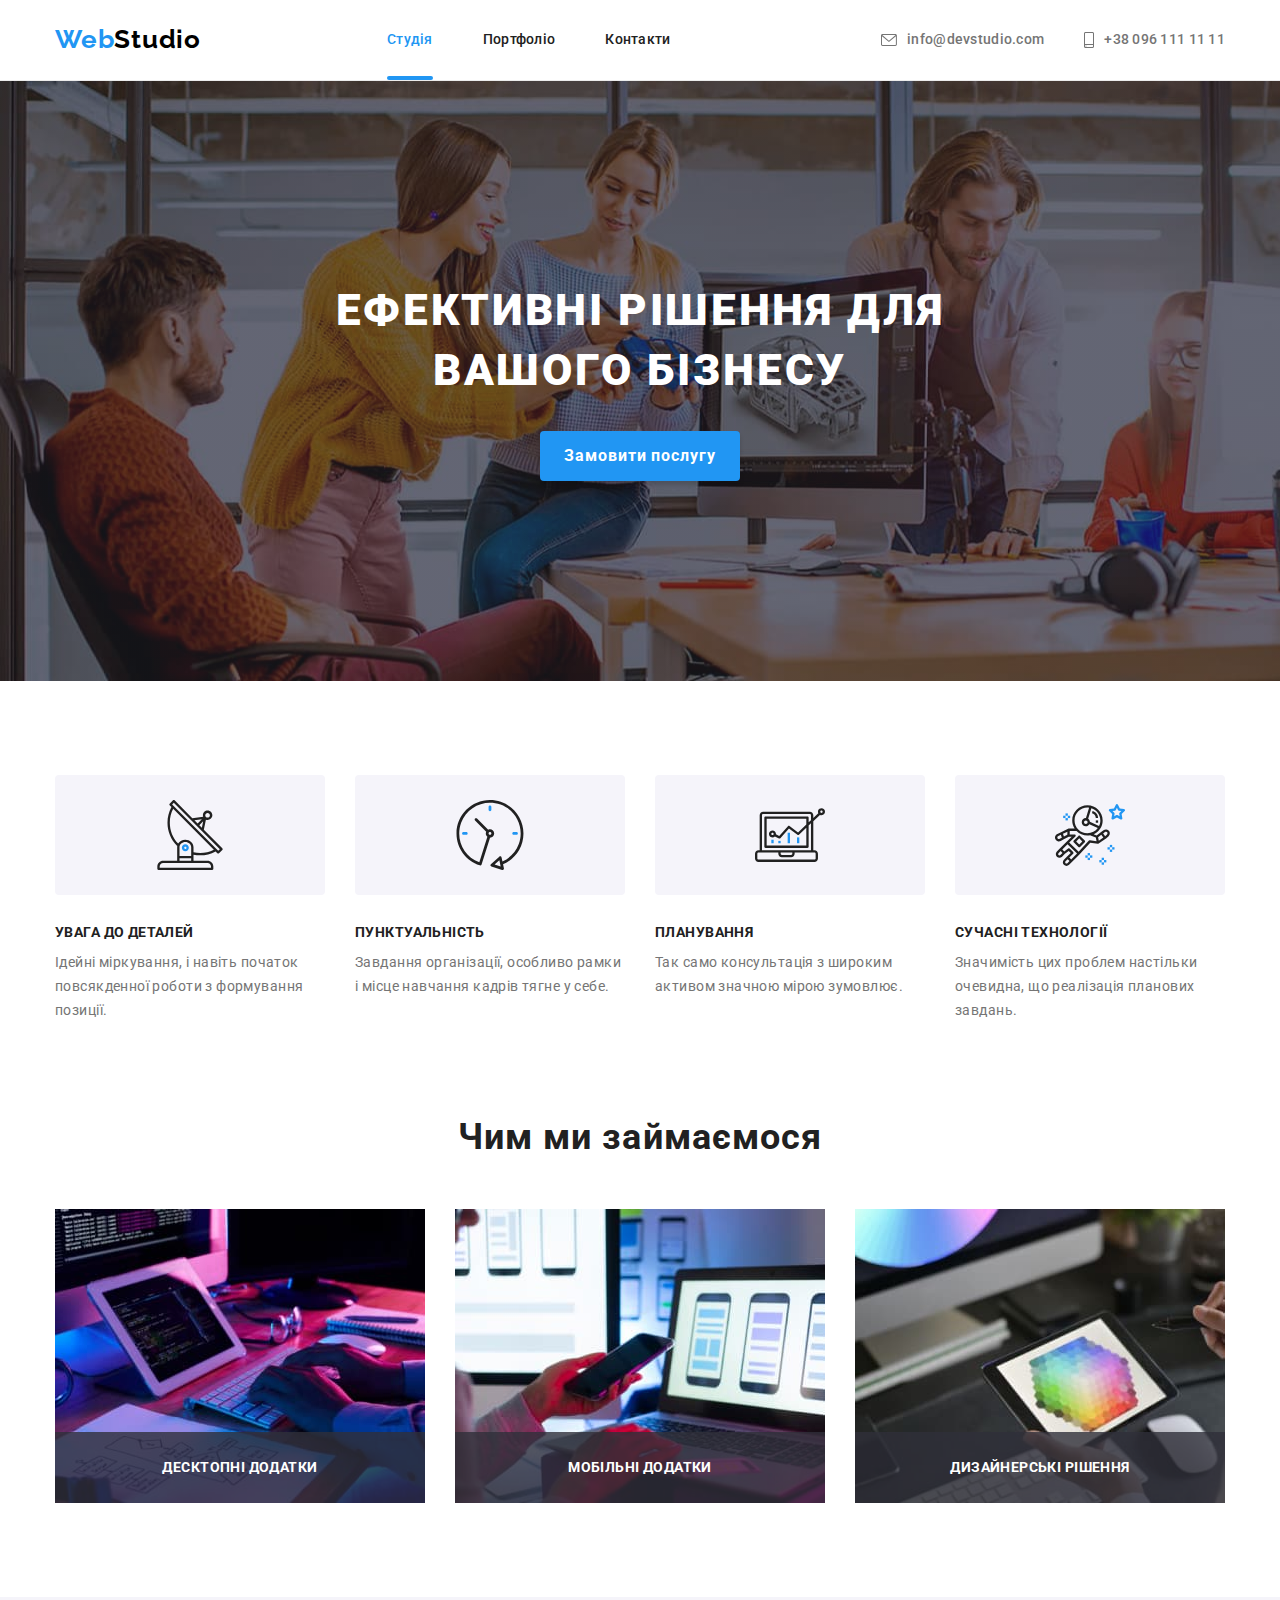
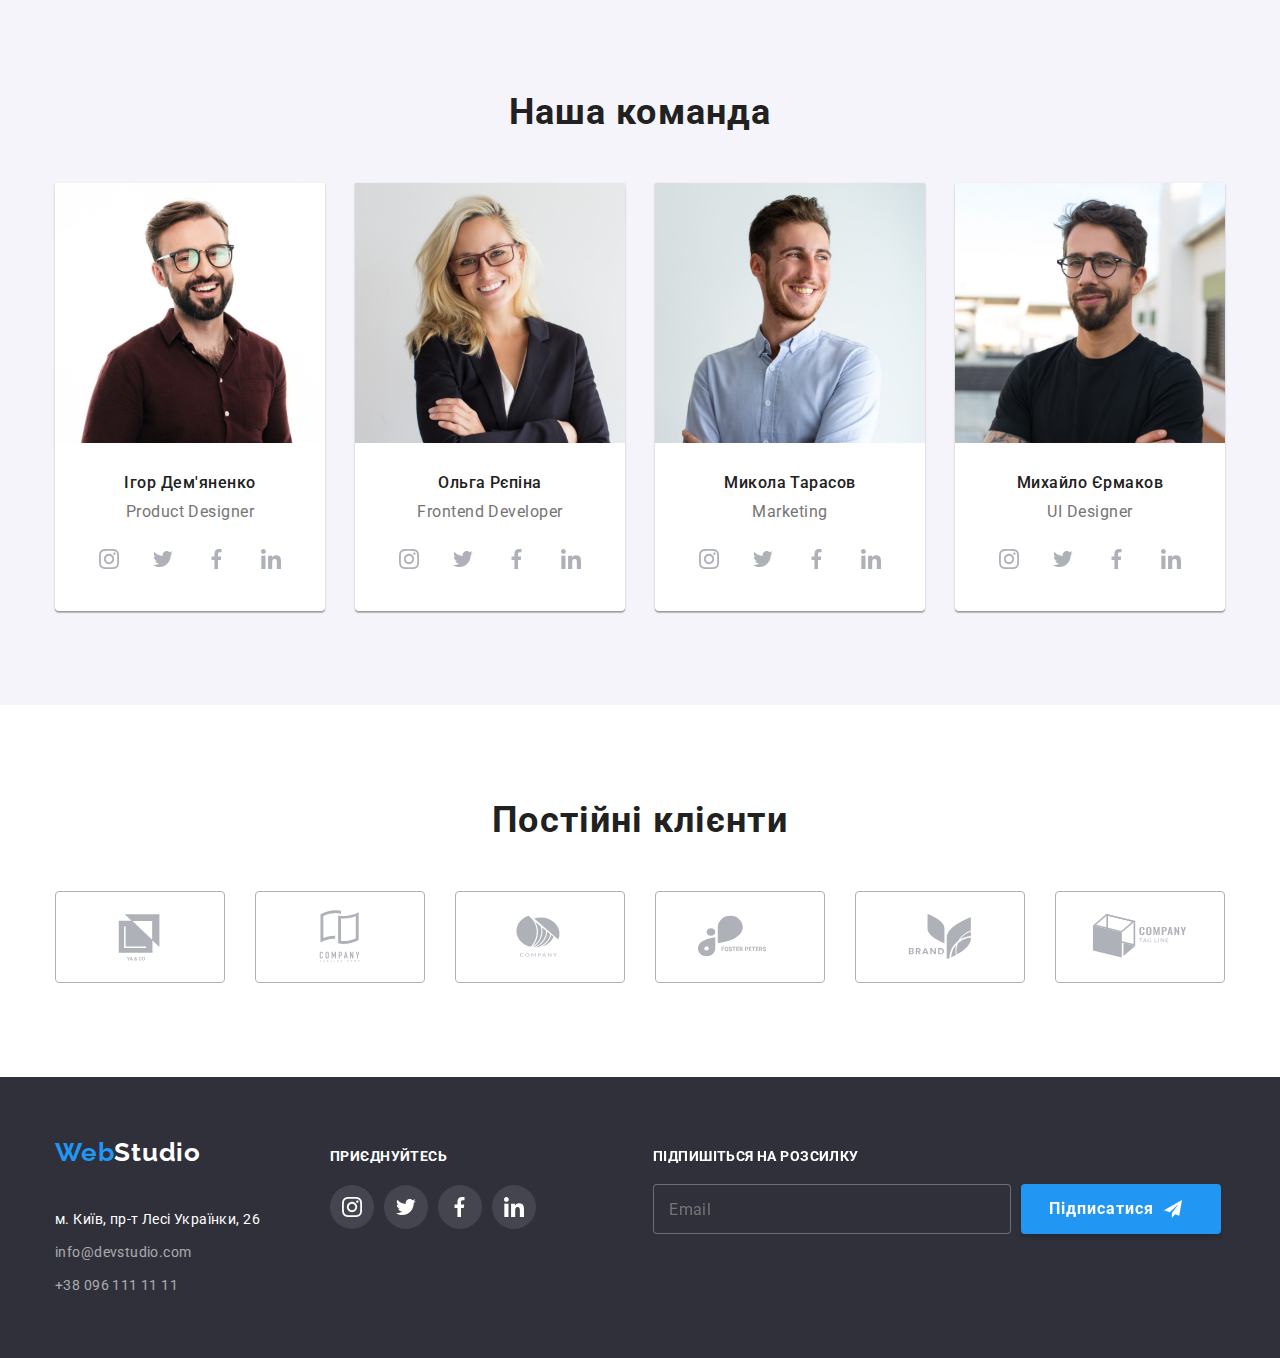
==== index.html @ f83f31d3 "refactoring of nav" ====
<!DOCTYPE html>
<html lang="uk">
  <head>
    <meta charset="UTF-8" />
    <meta http-equiv="X-UA-Compatible" content="IE=edge" />
    <meta name="viewport" content="width=device-width, initial-scale=1.0" />
    <title>WebStudio</title>
    <link rel="preconnect" href="https://fonts.googleapis.com">
    <link rel="preconnect" href="https://fonts.gstatic.com" crossorigin>
    <link href="https://fonts.googleapis.com/css2?family=Raleway:wght@700&family=Roboto:wght@400;500;700;900&display=swap" rel="stylesheet">

    <link rel="stylesheet" href="https://cdnjs.cloudflare.com/ajax/libs/modern-normalize/1.1.0/modern-normalize.min.css">
    <link rel="stylesheet" href="./css/styles.css">
  </head>
  <body>
    <header class="header">
      <div class="main-nav container">
        <!--лого-->
        <a class="logo link" href="#" lang="en">Web<span class="logo logo-word">Studio</span></a>

        <!--навігація-->
        <nav class="nav">
          <ul class="nav-list list">
            <li class="nav-list__item"><a class="nav-list__link link nav-list__link--current" href="#">Студія</a></li>
            <li class="nav-list__item"><a class="nav-list__link link" href="./portfolio.html">Портфоліо</a></li>
            <li class="nav-list__item"><a class="nav-list__link link" href="#">Контакти</a></li>
          </ul>
        </nav>

        <ul class="contacts list">
          <li class="contacts__email">
            <a class="contacts__link link" href="mailto:info@devstudio.com">
              <svg class="contacts__icon" width="16" height="12">
                <use href="./images/icons.svg#icon-envelope"></use>
              </svg>
              info@devstudio.com
            </a>
          </li>
          <li class="contacts__phone">
            <a class="contacts__link link" href="tel:+380961111111">
              <svg class="contacts__icon" width="10" height="16">
                <use href="./images/icons.svg#icon-smartphone"></use>
              </svg>
              +38 096 111 11 11
            </a>
          </li>
        </ul>
    </div>
    </header>
    <main class="main">

      <!--Hero-->
      <section class="hero section">
        <div class="container">
          <h1 class="hero__title">Ефективні рішення для вашого бізнесу</h1>
          <button class="hero__button button" data-modal-open type="button">Замовити послугу</button>
          
          <div class="modal-backdrop is-hidden" data-modal>
            <div class="modal">
              <button class="modal--close button" data-modal-close>
                <svg class="modal__icon" width="30" height="30">
                  <use href="./images/icons.svg#icon-close"></use>
                </svg>
              </button>
              <h1 class="modal__header">Залиште свої дані, ми вам передзвонимо</h1>
              <form class="form">
                <div class="form__field">
                  <label class="modal-input-form" for="form-name">Ім'я</label>
                    <input class="form-input" id="form-name" type="text" name="service-form-input-name">
                    <span class="form-input-icon">
                      <svg width="18" height="18">
                        <use href="./images/icons.svg#icon-person" ></use>
                      </svg>
                    </span>
                </div>

                <div class="form-field">
                  <label class="modal-input-form" for="form-tel">Телефон</label>
                    <input class="form-input" id="form-tel" type="tel" name="service-form-input-tel">
                    <span class="form-input-icon">
                      <svg width="18" height="18">
                        <use href="./images/icons.svg#icon-phone" ></use>
                      </svg>
                    </span>
                </div>

                <div class="form-field">
                  <label class="modal-input-form" for="form-email">Пошта</label>
                    <input class="form-input" id="form-email" type="email" name="service-form-input-email">
                    <span class="form-input-icon">
                      <svg width="18" height="18">
                        <use href="./images/icons.svg#icon-email"></use>
                      </svg>
                    </span>
                </div>

                <div class="form-field">
                  <label class="modal-input-form" for="form-comment">Коментар</label>
                    <textarea id="form-comment" name="service-form-input-comment" rows="6" placeholder="Введіть текст"></textarea>
                </div>

                <div class="form-agreement">
                  <label for="form-agreement">
                    <input class="form-agreement-checkbox" id="form-agreement" type="checkbox" name="agreement">
                    <span class="form-agreement-icon"></span>
                    Погоджуюся з розсилкою та приймаю 
                    <a class="form-agreement-link" href="#">Умови договору</a>
                  </label>
                </div>


                <button class="modal-submit-button button" type="submit">
                  Відправити
                </button>
              </form>

            </div>
          </div>
        </div>
      </section>

      <!--секція Характеристики студії-->
      <section class="studio-features-section section">
        <div class="container">
          <h2 class="visually-hidden">Характеристики студії</h2>
          <ul class="features-list list">
          <li class="features-list-item">
            <div class="features-icon-container">
              <svg class="features-icon" width="70" height="70">
                <use href="./images/icons.svg#icon-antenna"></use>
              </svg>
            </div>
            <h3 class="features-item-title">УВАГА ДО ДЕТАЛЕЙ</h3>
            <p class="features-item-desc">
              Ідейні міркування, і навіть початок повсякденної роботи з
              формування позиції.
            </p>
          </li>
          <li class="features-list-item">
            <div class="features-icon-container">
              <svg class="features-icon" width="70" height="70">
                <use href="./images/icons.svg#icon-clock"></use>
              </svg>
            </div>
            <h3 class="features-item-title">ПУНКТУАЛЬНІСТЬ</h3>
            <p class="features-item-desc">
              Завдання організації, особливо рамки і місце навчання кадрів тягне
              у себе.
            </p>
          </li>
          <li class="features-list-item">
            <div class="features-icon-container">
              <svg class="features-icon" width="70" height="70">
                <use href="./images/icons.svg#icon-laptop"></use>
              </svg>
            </div>
            <h3 class="features-item-title">ПЛАНУВАННЯ</h3>
            <p class="features-item-desc">
              Так само консультація з широким активом значною мірою зумовлює.
            </p>
          </li>
          <li class="features-list-item">
            <div class="features-icon-container">
              <svg class="features-icon" width="70" height="70">
                <use href="./images/icons.svg#icon-astronaut"></use>
              </svg>
            </div>
            <h3 class="features-item-title">СУЧАСНІ ТЕХНОЛОГІЇ</h3>
            <p class="features-item-desc">
              Значимість цих проблем настільки очевидна, що реалізація планових
              завдань.
            </p>
          </li>
          </ul>
        </div>
      </section>

      <!-- секція Чим ми займаємося з картинками-->
      <section class="studio-work-section section">
        <div class="container">
        <h2 class="section-title">Чим ми займаємося</h2>
        <ul class="work-list list">
          <li class="work-list-item">
            <img
              src="./images/work1.jpg"
              alt="людина друкую"
              width="370"
              height="294"
            />
            <div class="work-item-text">
              <p class="work-text">Десктопні додатки</p>
            </div>
          </li>
          <li class="work-list-item">
            <img
              src="./images/work2.jpg"
              alt="людина дзвонить"
              width="370"
              height="294"
            />
            <div class="work-item-text">
              <p class="work-text">Мобільні додатки</p>
            </div>
          </li>
          <li class="work-list-item">
            <img
              src="./images/work3.jpg"
              alt="людина з планшетом"
              width="370"
              height="294"
            />
            <div class="work-item-text">
              <p class="work-text">Дизайнерські рішення</p>
            </div>
          </li>
        </ul>
        </div>
      </section>

      <!--секція Наша команда з фото-->
      <section class="team-section section">
        <div class="container">
        <h2 class="section-title">Наша команда</h2>
        <ul class="team-list-img list">
          <li class="team-list-item">
            <img
              src="./images/igor.jpg"
              alt="Ігор Дем'яненко"
              width="270"
            />
            <div class="team-card">
              <h3 class="team-item-title">Ігор Дем'яненко</h3>
              <p class="team-item-desc" lang="en">Product Designer</p>
              <ul class="social-list list">
                <li class="social-list-item">
                  <a href="#" class="social-list-link link">
                    <svg class="social-list-icon" width="20" height="20">
                      <use href="./images/icons.svg#icon-instagram"></use>
                    </svg>
                  </a>
                </li>
                <li class="social-list-item">
                  <a href="#" class="social-list-link link">
                    <svg class="social-list-icon" width="20" height="20">
                      <use href="./images/icons.svg#icon-twitter"></use>
                    </svg>
                  </a>
                </li>
                <li class="social-list-item">
                  <a href="#" class="social-list-link link">
                    <svg class="social-list-icon" width="20" height="20">
                      <use href="./images/icons.svg#icon-facebook"></use>
                    </svg>
                  </a>
                </li>
                <li class="social-list-item">
                  <a href="#" class="social-list-link link">
                    <svg class="social-list-icon" width="20" height="20">
                      <use href="./images/icons.svg#icon-linkedin"></use>
                    </svg>
                  </a>
                </li>
              </ul>
            </div>
          </li>
          <li class="team-list-item">
            <img
              src="./images/olga.jpg"
              alt="Ольга Рєпіна"
              width="270"
            />
            <div class="team-card">
              <h3 class="team-item-title">Ольга Рєпіна</h3>
              <p class="team-item-desc" lang="en">Frontend Developer</p>
              <ul class="social-list list">
                <li class="social-list-item">
                  <a href="#" class="social-list-link link">
                    <svg class="social-list-icon" width="20" height="20">
                      <use href="./images/icons.svg#icon-instagram"></use>
                    </svg>
                  </a>
                </li>
                <li class="social-list-item">
                  <a href="#" class="social-list-link link">
                    <svg class="social-list-icon" width="20" height="20">
                      <use href="./images/icons.svg#icon-twitter"></use>
                    </svg>
                  </a>
                </li>
                <li class="social-list-item">
                  <a href="#" class="social-list-link link">
                    <svg class="social-list-icon" width="20" height="20">
                      <use href="./images/icons.svg#icon-facebook"></use>
                    </svg>
                  </a>
                </li>
                <li class="social-list-item">
                  <a href="#" class="social-list-link link">
                    <svg class="social-list-icon" width="20" height="20">
                      <use href="./images/icons.svg#icon-linkedin"></use>
                    </svg>
                  </a>
                </li>
              </ul>
            </div>
          </li>
          <li class="team-list-item">
            <img
              src="./images/mykola.jpg"
              alt="Микола Тарасов"
              width="270"
            />
            <div class="team-card">
              <h3 class="team-item-title">Микола Тарасов</h3>
              <p class="team-item-desc" lang="en">Marketing</p>
              <ul class="social-list list">
                <li class="social-list-item">
                  <a href="#" class="social-list-link link">
                    <svg class="social-list-icon" width="20" height="20">
                      <use href="./images/icons.svg#icon-instagram"></use>
                    </svg>
                  </a>
                </li>
                <li class="social-list-item">
                  <a href="#" class="social-list-link link">
                    <svg class="social-list-icon" width="20" height="20">
                      <use href="./images/icons.svg#icon-twitter"></use>
                    </svg>
                  </a>
                </li>
                <li class="social-list-item">
                  <a href="#" class="social-list-link link">
                    <svg class="social-list-icon" width="20" height="20">
                      <use href="./images/icons.svg#icon-facebook"></use>
                    </svg>
                  </a>
                </li>
                <li class="social-list-item">
                  <a href="#" class="social-list-link link">
                    <svg class="social-list-icon" width="20" height="20">
                      <use href="./images/icons.svg#icon-linkedin"></use>
                    </svg>
                  </a>
                </li>
              </ul>
            </div>
          </li>
          <li class="team-list-item">
            <img
              src="./images/michael.jpg"
              alt="Михайло Єрмаков"
              width="270"
            />
            <div class="team-card">
              <h3 class="team-item-title">Михайло Єрмаков</h3>
              <p class="team-item-desc" lang="en">UI Designer</p>
              <ul class="social-list list">
                <li class="social-list-item">
                  <a href="#" class="social-list-link link">
                    <svg class="social-list-icon" width="20" height="20">
                      <use href="./images/icons.svg#icon-instagram"></use>
                    </svg>
                  </a>
                </li>
                <li class="social-list-item">
                  <a href="#" class="social-list-link link">
                    <svg class="social-list-icon" width="20" height="20">
                      <use href="./images/icons.svg#icon-twitter"></use>
                    </svg>
                  </a>
                </li>
                <li class="social-list-item">
                  <a href="#" class="social-list-link link">
                    <svg class="social-list-icon" width="20" height="20">
                      <use href="./images/icons.svg#icon-facebook"></use>
                    </svg>
                  </a>
                </li>
                <li class="social-list-item">
                  <a href="#" class="social-list-link link">
                    <svg class="social-list-icon" width="20" height="20">
                      <use href="./images/icons.svg#icon-linkedin"></use>
                    </svg>
                  </a>
                </li>
              </ul>
            </div>
          </li>
        </ul>
        </div>
      </section>

      <!-- секція Постійні клієнти -->
      <section class="clients-section section">
        <div class="container">
          <h2 class="section-title" lang="uk">Постійні клієнти</h2>
          <ul class="clients-list list">
            <li class="clients-list-item">
              <a href="#" class="clients-link">
                <svg class="clients-icon" width="106" height="60">
                  <use href="./images/icons.svg#icon-yaco"></use>
                </svg>
              </a>
            </li>
            <li class="clients-list-item">
              <a href="#" class="clients-link">
                <svg class="clients-icon" width="106" height="60">
                  <use href="./images/icons.svg#icon-tagline"></use>
                </svg>
              </a>
            </li>
            <li class="clients-list-item">
              <a href="#" class="clients-link">
                <svg class="clients-icon" width="106" height="60">
                  <use href="./images/icons.svg#icon-company"></use>
                </svg>
              </a>
            </li>
            <li class="clients-list-item">
              <a href="#" class="clients-link">
                <svg class="clients-icon" width="106" height="60">
                  <use href="./images/icons.svg#icon-fosterpeters"></use>
                </svg>
              </a>
            </li>
            <li class="clients-list-item">
              <a href="#" class="clients-link">
                <svg class="clients-icon" width="106" height="60">
                  <use href="./images/icons.svg#icon-brand"></use>
                </svg>
              </a>
            </li>
            <li class="clients-list-item">
              <a href="#" class="clients-link">
                <svg class="clients-icon" width="106" height="60">
                  <use href="./images/icons.svg#icon-companytagline"></use>
                </svg>
              </a>
            </li>
        </ul>
        </div>
      </section>
    </main>
    <footer class="footer">
      <div class="footer-container container">
        <div class="footer-contacts-container">
          <a class="logo link" href="#" lang="en">Web<span class="logo logo-word--reverse">Studio</span></a>
          <address class="footer-contacts">
          м. Київ, пр-т Лесі Українки, 26
          <ul class="footer-contacts-list list">
            <li class="contacts-list-item"><a class="footer-email-link link" href="mailto:info@devstudio.com">info@devstudio.com</a></li>
            <li class="contacts-list-item"><a class="footer-phone-link link" href="tel:+380961111111">+38 096 111 11 11</a>
            </li>
          </ul>
        </address>
        </div>

      <div class="footer-socials-container">
        <p class="footer-socials-text">приєднуйтесь</p>
        <ul class="footer-socials-list list">
          <li class="footer-socials-item">
            <a href="#" class="footer-socials-link link">
              <svg class="footer-socials-icon" width="20" height="20">
                <use href="./images/icons.svg#icon-instagram"></use>
              </svg>
            </a>
          </li>
          <li class="footer-socials-item">
            <a href="#" class="footer-socials-link link">
              <svg class="footer-socials-icon" width="20" height="20">
                <use href="./images/icons.svg#icon-twitter"></use>
              </svg>
            </a>
          </li>
          <li class="footer-socials-item">
            <a href="#" class="footer-socials-link link">
              <svg class="footer-socials-icon" width="20" height="20">
                <use href="./images/icons.svg#icon-facebook"></use>
              </svg>
            </a>
          </li>
          <li class="footer-socials-item">
            <a href="#" class="footer-socials-link link">
              <svg class="footer-socials-icon" width="20" height="20">
                <use href="./images/icons.svg#icon-linkedin"></use>
              </svg>
            </a>
          </li>
        </ul>
      </div>

      <div class="footer-subscription-container">
        <p class="footer-subscription-text">Підпишіться на розсилку</p>
        <form class="footer-subscription-form">
          <input class="subscription-input" id="footer-subscription-form" type="email" placeholder="Email" name="footer-subscription-form">
          <button class="footer-subscription-button button">Підписатися
            <svg class="footer-subscription-icon" width="24" height="24">
              <use href="./images/icons.svg#icon-send"></use>
            </svg>
          </button>
        </form>
      </div>

    </div>
    </footer>
    <script src="./js/modal.js"></script>
  </body>
</html>
---- css/styles.css ----
:root {
    --primary-font-family: 'Roboto', sans-serif;
    --secondary-font-family: 'Raleway', sans-serif;

    --primary-text-color-theme-dark: #FFFFFF;
    --secondary-text-color-theme-dark: rgba(255, 255, 255, 0.6);
    --primary-text-color-theme-light: #212121;
    --secondary-text-color-theme-light: #757575;

    --dark-background-section-color: #2F303A;
    --light-background-section-color: #F5F4FA;
    --white-background-section-color: #FFFFFF;
    --accent-color: #2196F3;

    --secondary-logo-color-header: #000000;
    --secondary-logo-color-footer: #FFFFFF;

    --button-background-color: #F5F4FA;
    --button-text-color: #212121;
    --button-text-hover-color: #FFFFFF;
    --blue-button-hover-color: #188CE8;

    --main-border-color: #ECECEC;
    --card-border-color: #EEEEEE;

    --icons-fill-light-background: #AFB1B8;
    --icons-light-background:  #F5F4FA;
    --icons-dark-background: rgba(255, 255, 255, 0.1);
    --icons-fill-dark-background: #FFFFFF;

    --transition-animation: 250ms cubic-bezier(0.4, 0, 0.2, 1);
    --hover-overlay: rgba(33, 150, 243, 0.9);
}

body {
    font-family: var(--primary-font-family);
    color: var(--primary-text-color-theme-light);
    background-color: #FFFFFF;
}

/* ------------------- utilities ----------------*/
.list {
    list-style: none;
}

.link {
    text-decoration: none;
}

ul {
    padding-inline-start: 0px;
    margin-top: 0px;
    margin-bottom: 0px;
}

.button {
    border-width: 0px;

    cursor: pointer;
}

h1, h2, h3, p {
    margin: 0px;
}

img {
    display: block;
    max-width: 100%;
    height: auto;
}

address {
    font-style: normal;
}

.container {
    width: 1200px;
    padding-right: 15px;
    padding-left: 15px;
    margin-right: auto;
    margin-left: auto;
}
/* ------------------- utilities ----------------*/



/* ======================================Studio========================================== */
/* ================ start components ================ */
.visually-hidden {
    position: absolute;
    white-space: nowrap;
    width: 1px;
    height: 1px;
    overflow: hidden;
    border: 0;
    padding: 0;
    clip: rect(0 0 0 0);
    clip-path: inset(50%);
    margin: -1px;
}

/* logo */
.logo {
    display: inline-block;

    font-family: var(--secondary-font-family);
    font-weight: 700;
    font-size: 26px;
    line-height: 1.2;
    letter-spacing: 0.03em;
    color: var(--accent-color);
}

.logo-word {
    color: var(--secondary-logo-color-header);
}

.logo-word--reverse {
    color: var(--secondary-logo-color-footer);
}

header .logo {
    margin-right: 93px;
}

/* header */
.contacts__link {
    display: flex;
    align-items: center;
    font-weight: 500;
    font-size: 14px;
    line-height: 1.14;
    letter-spacing: 0.02em;
    color: var(--secondary-text-color-theme-light);

    transition: color var(--transition-animation);
}

.contacts__link:hover,
.contacts__link:focus {
    color: var(--accent-color);
}




/* features section */
.features-item-title {
    margin-bottom: 10px;

    font-weight: 700;
    font-size: 14px;
    line-height: 1.14;
    letter-spacing: 0.03em;
    text-transform: uppercase;
    color: var(--primary-text-color-theme-light);
}

.features-item-desc {
    font-size: 14px;
    line-height: 1.71;
    letter-spacing: 0.03em;
    color: var(--secondary-text-color-theme-light);
}





/* team section */
.team-list-item {
    background-color: #FFFFFF;
    box-shadow: 0px 1px 3px rgba(0, 0, 0, 0.12), 0px 1px 1px rgba(0, 0, 0, 0.14), 0px 2px 1px rgba(0, 0, 0, 0.2);
    border-radius: 0px 0px 4px 4px;
}

.team-list-item:not(:last-child) {
    margin-right: 30px;
}

.team-item-title {
    margin-bottom: 10px;

    font-weight: 500;
    font-size: 16px;
    line-height: 1.20;
    text-align: center;
    letter-spacing: 0.03em;
    color: var(--primary-text-color-theme-light);
}

.team-item-desc {
    margin-bottom: 16px;

    font-size: 16px;
    line-height: 1.20;
    text-align: center;
    letter-spacing: 0.03em;
    color: var(--secondary-text-color-theme-light);
}

.social-list {
    display: flex;
    justify-content: center;
}

.social-list-item:not(:last-child) {
    margin-right: 10px;
}

.social-list-link {
    display: flex;
    align-items: center;
    justify-content: center;
    width: 44px;
    height: 44px;
    border-radius: 50%;

    transition: background-color var(--transition-animation);
}

.social-list-link:hover, 
.social-list-link:focus {
    background-color: var(--accent-color);
}

.social-list-icon {
    fill: var(--icons-fill-light-background);

    transition: fill var(--transition-animation);
}

.social-list-link:hover .social-list-icon,
.social-list-link:focus .social-list-icon {
    fill: #FFFFFF;
}

/* clients section */
.clients-list {
    display: flex;
    justify-content: center;
}

.clients-list-item:not(:last-child) {
    margin-right: 30px;
}

.clients-link {
    display: flex;
    align-items: center;
    justify-content: center;
    width: 170px;
    height: 92px;

    border: 1px solid var(--icons-fill-light-background);
    border-radius: 4px;

    transition: border-color var(--transition-animation);
}

.clients-link:hover,
.clients-link:focus {
    border-color: var(--accent-color);
}

.clients-icon {
    fill: var(--icons-fill-light-background);

    transition: fill var(--transition-animation);
}

.clients-link:hover .clients-icon,
.clients-link:focus .clients-icon {
    fill: var(--accent-color);
}
/* ================ end components ================ */



/* ================= start header ================= */
.nav-list__link {
    display: block;
    padding-top: 32px;
    padding-bottom: 32px;

    font-weight: 500;
    font-size: 14px;
    line-height: 1.14;
    letter-spacing: 0.02em;
    color: var(--primary-text-color-theme-light);

    transition: color var(--transition-animation);
}

.nav-list__link:hover, 
.nav-list__link:focus {
    color: var(--accent-color);
}

.nav-list__link.nav-list__link--current {
    position: relative; 

    color: var(--accent-color);
}

.nav-list__link.nav-list__link--current::after {
    content: '';

    position: absolute;
    left: 0;
    bottom: 0;

    display: block;
    width: 100%;
    height: 4px;
    border-radius: 2px;
    background-color: var(--accent-color);
}

.header {
    border-bottom: 1px solid var(--main-border-color);
}

.main-nav {
    display: flex;
    align-items: center;
}

.nav-list, .contacts {
    display: flex;
}

.contacts {
    margin-left: auto;
}

.nav-list .nav-list__item:not(:last-child) {
    margin-right: 50px;
}

.contacts .contacts__email, .contacts__phone:not(:last-child) {
    margin-right: 40px;
}

.contacts__icon {
    margin-right: 10px;
    fill: currentColor;
}
/* ================= end header ================= */




/* ================ start main ================ */
.section {
    padding: 94px 0;
}

.hero {
    margin: auto;
    padding-top: 200px;
    padding-bottom: 200px;
    text-align: center;

    background-image: linear-gradient(rgba(47, 48, 58, 0.4),rgba(47, 48, 58, 0.4)), url(../images/backgroundimg.jpg);
    max-width: 1600px;
    background-size: cover;
    background-color: #C4C4C4;
}

.hero__title {
    width: 696px;
    margin: 0 auto;
    margin-bottom: 30px;

    font-weight: 900;
    font-size: 44px;
    line-height: 1.36;
    letter-spacing: 0.06em;
    text-transform: uppercase;
    color: var(--primary-text-color-theme-dark);
}

.hero__button {
    padding: 10px 24px;
    margin: 0px;
    min-width: 200px;

    font-family: inherit;
    font-weight: 700;
    font-size: 16px;
    line-height: 1.88;
    text-align: center;
    letter-spacing: 0.06em;
    color: var(--button-text-hover-color);

    background-color: var(--accent-color);
    border-radius: 4px;
    box-shadow: 0px 4px 4px rgba(0, 0, 0, 0.15);

    transition: background-color var(--transition-animation), box-shadow var(--transition-animation);
}

.hero__button:hover,
.hero__button:focus {
    background-color: var(--blue-button-hover-color);
    box-shadow: 0px 4px 4px rgba(0, 0, 0, 0.15);
}

.section-title {
    margin-bottom: 50px;

    font-weight: 700;
    font-size: 36px;
    line-height: 1.17;
    text-align: center;
    letter-spacing: 0.03em;
    color: var(--primary-text-color-theme-light);
}

.modal-backdrop {
    position: fixed;
    top: 0;
    left: 0;
    width: 100%;
    height: 100%;

    background-color: rgba(0, 0, 0, 0.2);
    opacity: 1;

    transition: opacity var(--transition-animation), background-color var(--transition-animation);
}

.modal-backdrop.is-hidden {
    opacity: 0;
    pointer-events: none;
}

.modal {
    position: absolute;
    top: 50%;
    left: 50%;
    transform: translate(-50%, -50%) scale(0.9);

    min-width: 528px;
    padding: 40px;

    background-color: var(--white-background-section-color);
    box-shadow: 0px 1px 3px rgba(0, 0, 0, 0.12), 0px 1px 1px rgba(0, 0, 0, 0.14), 0px 2px 1px rgba(0, 0, 0, 0.2);
    border-radius: 4px;

    transition: transform var(--transition-animation);
}

.modal-backdrop.is-hidden .modal {
    transform: translate(-50%, -50%) scale(1);
}

.modal--close {
    position: absolute;
    top: 0;
    right: 0;

    margin-top: 8px;
    margin-right: 8px;

    background-color: #FFFFFF;

    transition: fill var(--transition-animation);
}

.modal--close:hover,
.modal--close:focus {
    fill: var(--accent-color);
}

.modal__header {
    margin-bottom: 12px;

    font-family: inherit;
    font-weight: 700;
    font-size: 20px;
    line-height: 1.15;
    letter-spacing: 0.03em;
    color: var(--primary-text-color-theme-light);
}

.form__field {
    position: relative;

    display: flex;
    flex-direction: column;
}

.form__field input {
    width: 100%;
    height: 40px;
    margin-bottom: 10px;
    padding: 12px 12px 12px 42px;

    font-family: inherit;
    font-size: 12px;
    line-height: 1.16;
    letter-spacing: 0.01em;

    border: 1px solid rgba(33, 33, 33, 0.2);
    border-radius: 4px;

    transition: border var(--transition-animation);
}

.form__field label {
    margin-bottom: 4px;
    
    text-align: left;
    font-family: inherit;
    font-size: 12px;
    line-height: 1.16;
    letter-spacing: 0.01em;
    color: var(--secondary-text-color-theme-light);
}

.form__field textarea {
    resize: none;
    width: 100%;
    margin-bottom: 20px;
    padding: 12px 16px;

    font-family: inherit;
    font-size: 12px;
    line-height: 1.16;
    letter-spacing: 0.01em;

    border: 1px solid rgba(33, 33, 33, 0.2);
    border-radius: 4px;

    transition: border var(--transition-animation);
}

.form__field textarea::placeholder {
    font-family: inherit;
    font-size: 12px;
    line-height: 1.16;
    letter-spacing: 0.01em;
    color: rgba(117, 117, 117, 0.5);
}

.form-input-icon {
    position: absolute;
    top: 42%;
    left: 22px;

    transform: translate(-50%);

    display: inline-block;
    fill: var(--button-text-color);

    transition: fill var(--transition-animation);
}

.form-field:focus-within > .form-input-icon {
    fill: var(--accent-color);
}

.form-field input:focus,
.form-field textarea:focus  {
    outline: none;
    border: 1px solid var(--accent-color);
}

.form-agreement {
    margin-bottom: 30px;
}

.form-agreement label {
    display: flex;
    align-items: center;
    justify-content: center;

    font-family: inherit;
    font-size: 14px;
    line-height: 1.71;
    letter-spacing: 0.03em;
    color: var(--secondary-text-color-theme-light);
}

.form-agreement-checkbox {
    position: absolute;
    white-space: nowrap;
    width: 1px;
    height: 1px;
    overflow: hidden;
    border: 0;
    padding: 0;
    clip: rect(0 0 0 0);
    clip-path: inset(50%);
    margin: -1px;
}

.form-agreement-icon {
    width: 16px;
    height: 15px;
    margin-right: 8px;

    border: 2px solid var(--button-text-color);
    border-radius: 4px;
}

.form-agreement-checkbox:checked + .form-agreement-icon {
    background-image: url(../images/icon-check.svg);
    background-size: contain;
    background-origin: border-box;
    border-color: var(--accent-color);
}

.form-agreement-checkbox:focus + .form-agreement-icon {
    border: 2px solid var(--accent-color);
}


.form-agreement-link {
    margin-left: 3px;
    color: var(--accent-color);
}

.modal-submit-button {
    width: 200px;
    min-height: 50px;
    margin: auto;

    font-weight: 700;
    font-size: 16px;
    line-height: 1.88;
    letter-spacing: 0.06em;
    color: var(--button-text-hover-color);

    background-color: var(--accent-color);
    box-shadow: 0px 4px 4px rgba(0, 0, 0, 0.15);
    border-radius: 4px;

    transition: background-color var(--transition-animation), box-shadow var(--transition-animation);
}

.modal-submit-button:hover,
.modal-submit-button:focus {
    background-color: var(--blue-button-hover-color);
    box-shadow: 0px 4px 4px rgba(0, 0, 0, 0.15);
}


/* features section */
.features-list {
    display: flex;
}

.features-list-item{
    width: 270px;
}

.features-list-item:not(:last-child) {
    margin-right: 30px;
}

.features-icon-container {
    display: flex;
    align-items:center;
    justify-content: center;
    height: 120px;
    margin-bottom: 30px;

    background-color: var(--icons-light-background);
    border-radius: 4px;
}

.features-icon {
    background-color: var(--light-background-section-color);
}


.studio-work-section {
    padding-top: 0px;
}

.work-list {
    display: flex;
}

.work-list-item:not(:last-child) {
    margin-right: 30px;
}

.work-list-item {
    position: relative;

    z-index: -1;
}

.work-item-text {
    position: absolute;

    bottom: 0;
    background-color: rgba(47, 48, 58, 0.8);
    width: 100%;
    padding-top: 27px;
    padding-bottom: 27px;
}

.work-text {
    display: flex;
    justify-content: center;

    color: var(--primary-text-color-theme-dark);
    font-size: 14px;
    font-weight: 700;
    letter-spacing: 0.03em;
    text-transform: uppercase;
}

/* team section */
.team-section {
    background-color: var(--light-background-section-color);
}

.team-list-img {
    display: flex;
}

.team-card {
    padding-top: 30px;
    padding-bottom: 30px;
}
/* ================ end main ================ */


/* ================ start footer ================ */
.footer-contacts {
    font-size: 14px;
    line-height: 1.71;
    letter-spacing: 0.03em;
    color: var(--primary-text-color-theme-dark);
}

.footer-email-link {
    color: var(--secondary-text-color-theme-dark);
    
    transition: color var(--transition-animation);
}

.footer-email-link:hover,
.footer-email-link:focus {
    color: var(--accent-color);
}

.footer-phone-link {
    color: var(--secondary-text-color-theme-dark);

    transition: color var(--transition-animation);
}

.footer-phone-link:hover,
.footer-phone-link:focus {
    color: var(--accent-color);
}

.footer {
    background-color: var(--dark-background-section-color);
}

.footer {
    padding-top: 60px;
    padding-bottom: 60px;
}

.footer .logo {
    margin-bottom: 20px;
}

.footer-contacts-list {
    padding-left: 0px;
}

.contacts-list-item:not(:last-child) {
    margin-bottom: 9px;
}

.contacts-list-item:nth-child(1) {
    margin-top: 9px;
}

.footer-socials-list {
    display: flex;
}

.footer-socials-link {
    display: flex;
    width: 44px;
    height: 44px;
    border-radius: 50%;
    background-color: var(--icons-dark-background);

    transition: background-color var(--transition-animation);
}

.footer-socials-link:hover,
.footer-socials-link:focus {
    background-color: var(--accent-color);
}

.footer-socials-icon {
    margin: auto;
    fill: var(--icons-fill-dark-background);
}

.footer-socials-text {
    margin-bottom: 20px;

    font-family: inherit;
    font-weight: 700;
    font-size: 14px;
    line-height: 1.14;
    letter-spacing: 0.03em;
    text-transform: uppercase;
    color: var(--primary-text-color-theme-dark);
}

.footer-socials-item:not(:last-child) {
    margin-right: 10px;
}

.footer-container {
    display: flex;
    align-items: baseline;
}

.footer-contacts-container {
    margin-right: 70px;
}

.footer-subscription-container {
    position: relative;

    margin-left: 10%;  
}

.footer-subscription-text {
    font-family: inherit;
    font-weight: 700;
    font-size: 14px;
    line-height: 1.14;
    letter-spacing: 0.03em;
    text-transform: uppercase;
    color: var(--primary-text-color-theme-dark);
}

.footer-subscription-form {
    position: absolute;
    top: 35px;
    left: 0;

    display: flex;
}

.subscription-input {
    width: 358px;
    height: 50px;
    padding: 15px;
    margin-right: 10px;

    color: #FFFFFF;
    font-family: inherit;
    font-size: 16px;
    line-height: 1.25;
    letter-spacing: 0.03em;

    background-color: var(--dark-background-section-color);
    border: 1px solid rgba(255, 255, 255, 0.3);
    border-radius: 4px;

    transition: border var(--transition-animation);
}

.subscription-input::placeholder {
    font-family: inherit;
    font-size: 16px;
    line-height: 1.25;
    letter-spacing: 0.03em;
}

.subscription-input:focus {
    outline: none;
    border: 1.5px solid var(--accent-color);
}

.footer-subscription-button {
    display: flex;
    padding: 10px 28px;
    min-width: 200px;
    height: 50px;

    font-family: inherit;
    font-weight: 700;
    font-size: 16px;
    line-height: 1.88;
    letter-spacing: 0.06em;
    text-align: center;
    color: var(--button-text-hover-color);
    background-color: var(--accent-color);
    box-shadow: 0px 4px 4px rgba(0, 0, 0, 0.15);
    border-radius: 4px;

    transition: background-color var(--transition-animation), box-shadow var(--transition-animation);
}

.footer-subscription-button:hover, 
.footer-subscription-button:focus {
    background-color: var(--blue-button-hover-color);
    box-shadow: 0px 4px 4px rgba(0, 0, 0, 0.15);
}

.footer-subscription-icon {
    margin: auto auto 0px 10px;
}



/* ================ end footer ================ */







/* ======================================Portfolio========================================== */
/* ================ start components ================ */
.proj-filter-button {
    padding: 6px 22px;

    font-family: inherit;
    font-weight: 500;
    font-size: 16px;
    line-height: 1.62;
    text-align: center;
    letter-spacing: 0.03em;
    background-color: var(--button-background-color);
    border-color: var(--button-background-color);
    border-radius: 4px;
    border-style: none;
    color: var(--button-text-color);

    transition: background-color var(--transition-animation), color var(--transition-animation), box-shadow var(--transition-animation);
}

.proj-filter-button:hover, 
.proj-filter-button:focus {
    background-color: var(--accent-color);
    box-shadow: 0px 3px 1px rgba(0, 0, 0, 0.1), 0px 1px 2px rgba(0, 0, 0, 0.08), 0px 2px 2px rgba(0, 0, 0, 0.12);
    color: var(--button-text-hover-color);
}

.proj-filter-button.current {
    color: var(--button-text-hover-color);
    background-color: var(--accent-color);
    box-shadow: 0px 3px 1px rgba(0, 0, 0, 0.1), 0px 1px 2px rgba(0, 0, 0, 0.08), 0px 2px 2px rgba(0, 0, 0, 0.12);
}

.proj-filter-option:not(:last-child) {
    margin-right: 8px;
}

/* project cards */
.proj-list-item {
    margin-right: 30px;
    margin-bottom: 30px;
    background: #FFFFFF;
}

.proj-list-item:nth-child(3n) {
    margin-right: 0px;
}

.proj-list-item:nth-last-child(-n + 3) {
    margin-bottom: 0px;
}

.proj-link {
    display: block;

    transition: box-shadow var(--transition-animation);
}

.proj-link:hover,
.proj-link:focus {
    box-shadow: 0px 1px 1px rgba(0, 0, 0, 0.12), 0px 4px 4px rgba(0, 0, 0, 0.06), 1px 4px 6px rgba(0, 0, 0, 0.16);
}

.proj-card {
    position: relative;

    overflow: hidden;
}

.proj-card::before {
    content: '';

    position: absolute;
    bottom: 0;
    right: 0;
    width: 100%;
    height: 100%;
    transform: translateY(100%);

    display: inline-block;
    background-color: var(--hover-overlay);

    transition: transform var(--transition-animation);
}

.proj-link:hover .proj-card::before {
    transform: translateY(0);
}

.proj-overlay {
    position: absolute;
    bottom: 0;
    right: 0;
    width: 100%;
    height: 100%;
    transform: translateY(100%);

    padding: 63px 24px;

    font-size: 18px;
    line-height: 1.56;
    letter-spacing: 0.03em;
    color: var(--primary-text-color-theme-dark);

    transition: transform var(--transition-animation);
}

.proj-link:hover .proj-overlay {
    transform: translateY(0%);
}

.proj-card-bottom {
    padding: 20px 24px 20px 24px;
    border-right: 1px solid var(--card-border-color);
    border-left: 1px solid var(--card-border-color);
    border-bottom: 1px solid var(--card-border-color);
}

.proj-title {
    margin-bottom: 4px;

    font-weight: 700;
    font-size: 18px;
    line-height: 2;
    letter-spacing: 0.06em;
    color: var(--primary-text-color-theme-light);
}

.proj-description {
    font-size: 16px;
    line-height: 1.88;
    letter-spacing: 0.03em;
    color: var(--secondary-text-color-theme-light);
}
/* ================ end components ================ */


/* ================ start main ================ */
.proj-filter {
    display: flex;
    justify-content: center;
    margin-bottom: 50px;
}

.proj-list {
    display: flex;
    flex-wrap: wrap;
}
/* ================= end main ================= */
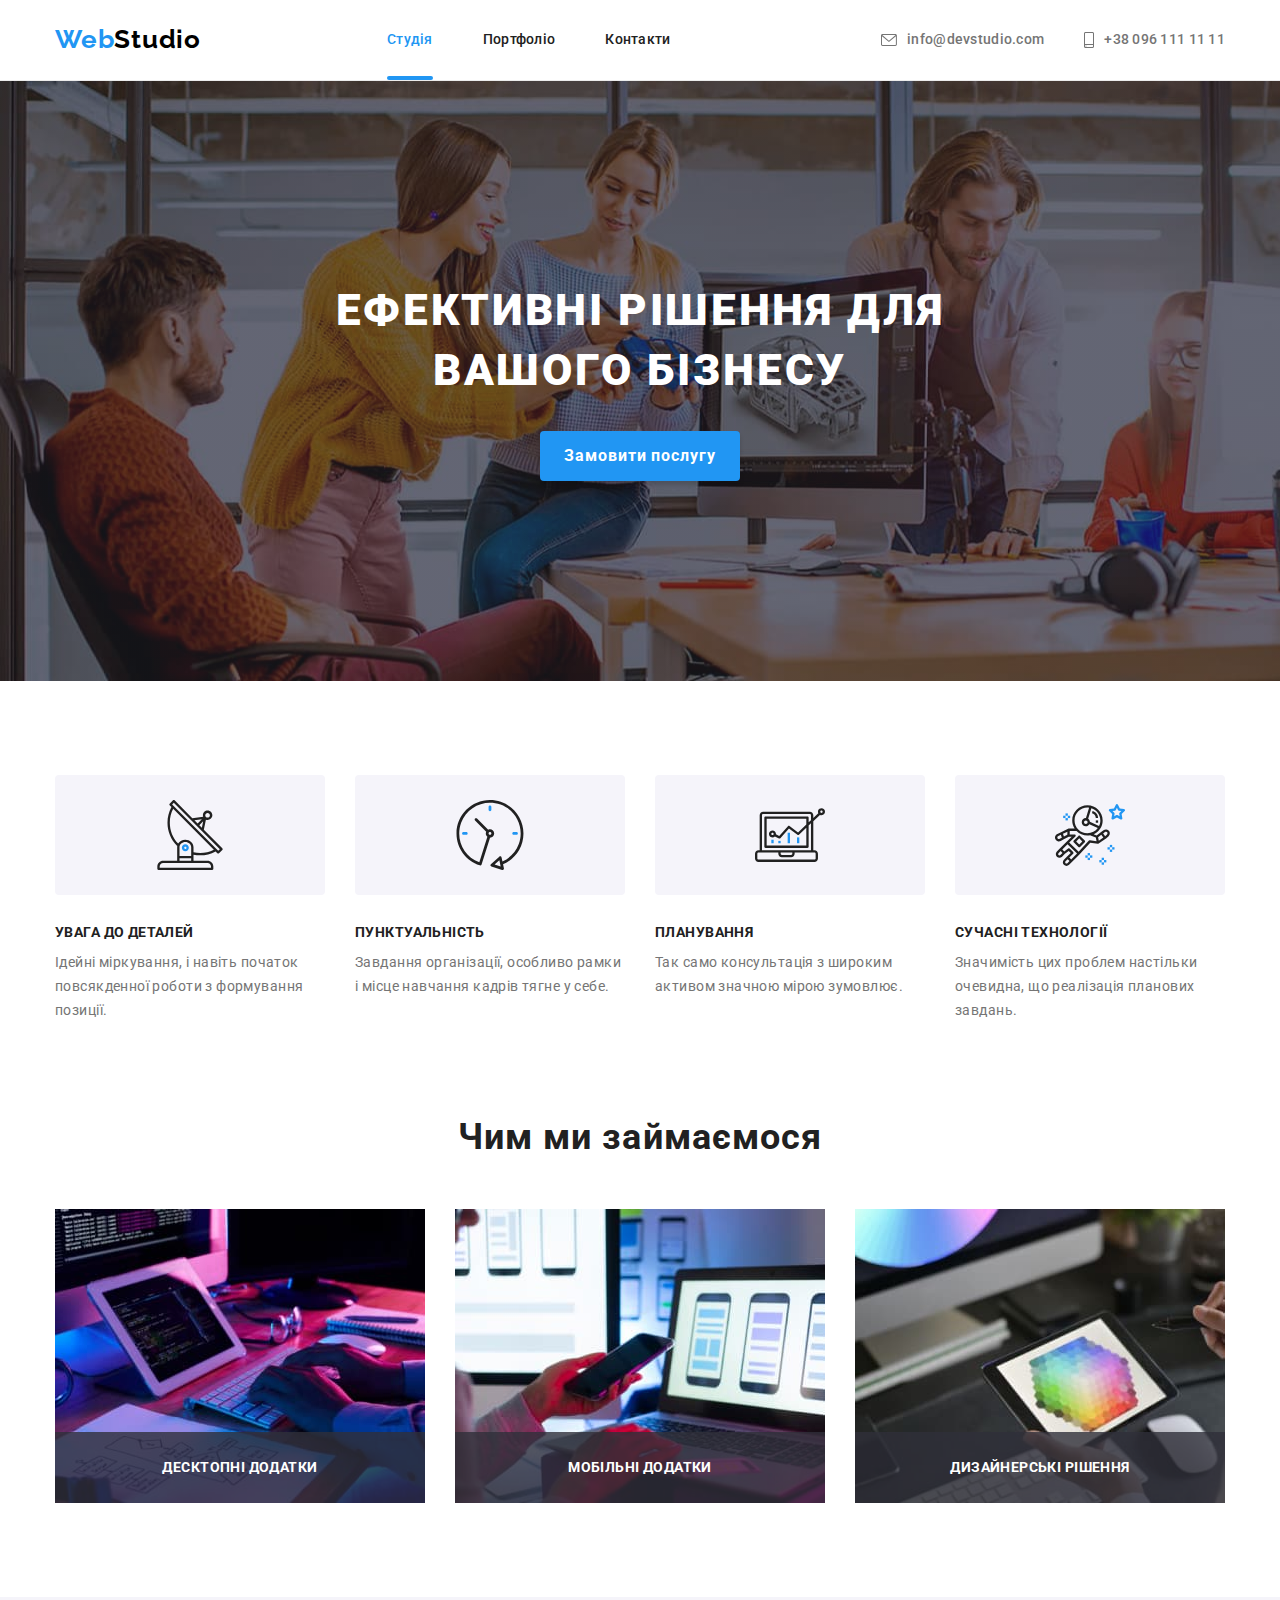
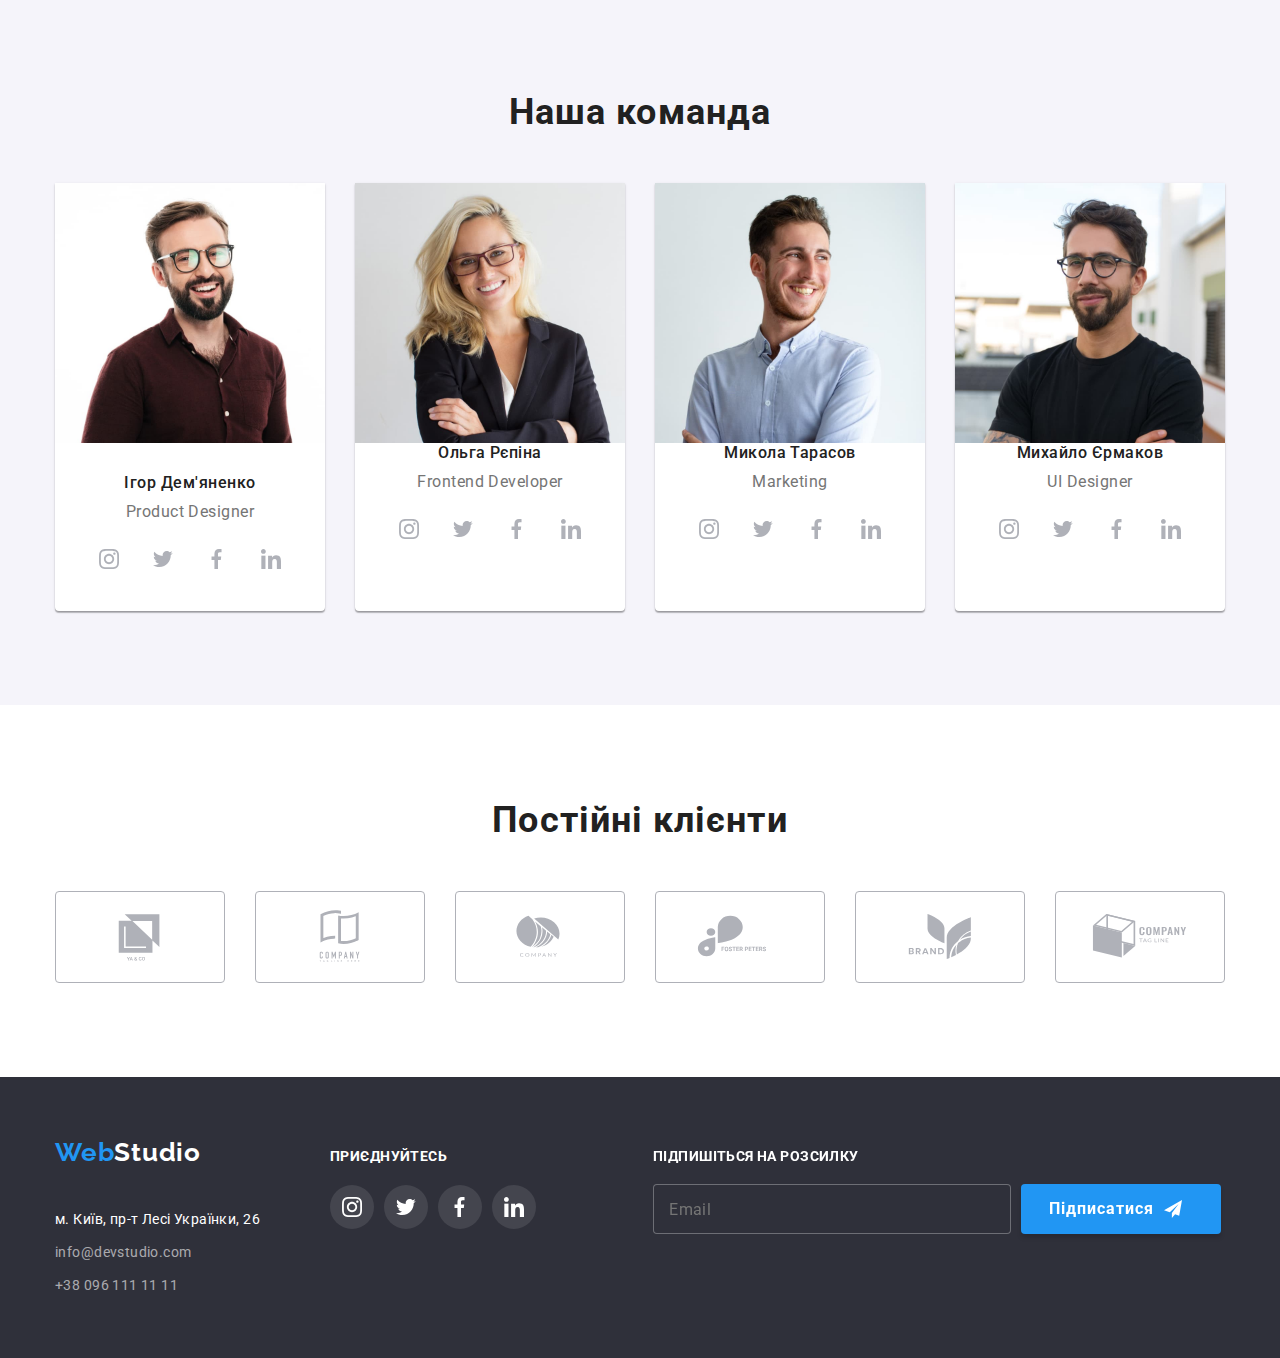
==== commit 30fd10a3: "refactoring work section" ====
--- a/index.html
+++ b/index.html
@@ -65,51 +65,51 @@
               <h1 class="modal__header">Залиште свої дані, ми вам передзвонимо</h1>
               <form class="form">
                 <div class="form__field">
-                  <label class="modal-input-form" for="form-name">Ім'я</label>
-                    <input class="form-input" id="form-name" type="text" name="service-form-input-name">
-                    <span class="form-input-icon">
+                  <label for="form-name">Ім'я</label>
+                    <input class="form__input" id="form-name" type="text" name="service-form-input-name">
+                    <span class="form__icon">
                       <svg width="18" height="18">
                         <use href="./images/icons.svg#icon-person" ></use>
                       </svg>
                     </span>
                 </div>
 
-                <div class="form-field">
-                  <label class="modal-input-form" for="form-tel">Телефон</label>
-                    <input class="form-input" id="form-tel" type="tel" name="service-form-input-tel">
-                    <span class="form-input-icon">
+                <div class="form__field">
+                  <label for="form-tel">Телефон</label>
+                    <input class="form__input" id="form-tel" type="tel" name="service-form-input-tel">
+                    <span class="form__icon">
                       <svg width="18" height="18">
                         <use href="./images/icons.svg#icon-phone" ></use>
                       </svg>
                     </span>
                 </div>
 
-                <div class="form-field">
-                  <label class="modal-input-form" for="form-email">Пошта</label>
-                    <input class="form-input" id="form-email" type="email" name="service-form-input-email">
-                    <span class="form-input-icon">
+                <div class="form__field">
+                  <label for="form-email">Пошта</label>
+                    <input class="form__input" id="form-email" type="email" name="service-form-input-email">
+                    <span class="form__icon">
                       <svg width="18" height="18">
                         <use href="./images/icons.svg#icon-email"></use>
                       </svg>
                     </span>
                 </div>
 
-                <div class="form-field">
-                  <label class="modal-input-form" for="form-comment">Коментар</label>
+                <div class="form__field">
+                  <label for="form__comment">Коментар</label>
                     <textarea id="form-comment" name="service-form-input-comment" rows="6" placeholder="Введіть текст"></textarea>
                 </div>
 
-                <div class="form-agreement">
+                <div class="form__agreement">
                   <label for="form-agreement">
-                    <input class="form-agreement-checkbox" id="form-agreement" type="checkbox" name="agreement">
-                    <span class="form-agreement-icon"></span>
+                    <input class="form__checkbox" id="form-agreement" type="checkbox" name="agreement">
+                    <span class="form__checkbox--active"></span>
                     Погоджуюся з розсилкою та приймаю 
-                    <a class="form-agreement-link" href="#">Умови договору</a>
+                    <a class="form__link" href="#">Умови договору</a>
                   </label>
                 </div>
 
 
-                <button class="modal-submit-button button" type="submit">
+                <button class="modal__button button" type="submit">
                   Відправити
                 </button>
               </form>
@@ -120,53 +120,54 @@
       </section>
 
       <!--секція Характеристики студії-->
-      <section class="studio-features-section section">
+      <section class="features section">
         <div class="container">
           <h2 class="visually-hidden">Характеристики студії</h2>
-          <ul class="features-list list">
-          <li class="features-list-item">
-            <div class="features-icon-container">
-              <svg class="features-icon" width="70" height="70">
+
+          <ul class="features__list list">
+          <li class="features__item">
+            <div class="features__container">
+              <svg class="features__icon" width="70" height="70">
                 <use href="./images/icons.svg#icon-antenna"></use>
               </svg>
             </div>
-            <h3 class="features-item-title">УВАГА ДО ДЕТАЛЕЙ</h3>
-            <p class="features-item-desc">
+            <h3 class="features__title">УВАГА ДО ДЕТАЛЕЙ</h3>
+            <p class="features__desc">
               Ідейні міркування, і навіть початок повсякденної роботи з
               формування позиції.
             </p>
           </li>
-          <li class="features-list-item">
-            <div class="features-icon-container">
-              <svg class="features-icon" width="70" height="70">
+          <li class="features__item">
+            <div class="features__container">
+              <svg class="features__icon" width="70" height="70">
                 <use href="./images/icons.svg#icon-clock"></use>
               </svg>
             </div>
-            <h3 class="features-item-title">ПУНКТУАЛЬНІСТЬ</h3>
-            <p class="features-item-desc">
+            <h3 class="features__title">ПУНКТУАЛЬНІСТЬ</h3>
+            <p class="features__desc">
               Завдання організації, особливо рамки і місце навчання кадрів тягне
               у себе.
             </p>
           </li>
-          <li class="features-list-item">
-            <div class="features-icon-container">
-              <svg class="features-icon" width="70" height="70">
+          <li class="features__item">
+            <div class="features__container">
+              <svg class="features__icon" width="70" height="70">
                 <use href="./images/icons.svg#icon-laptop"></use>
               </svg>
             </div>
-            <h3 class="features-item-title">ПЛАНУВАННЯ</h3>
-            <p class="features-item-desc">
+            <h3 class="features__title">ПЛАНУВАННЯ</h3>
+            <p class="features__desc">
               Так само консультація з широким активом значною мірою зумовлює.
             </p>
           </li>
-          <li class="features-list-item">
-            <div class="features-icon-container">
-              <svg class="features-icon" width="70" height="70">
+          <li class="features__item">
+            <div class="features__container">
+              <svg class="features__icon" width="70" height="70">
                 <use href="./images/icons.svg#icon-astronaut"></use>
               </svg>
             </div>
-            <h3 class="features-item-title">СУЧАСНІ ТЕХНОЛОГІЇ</h3>
-            <p class="features-item-desc">
+            <h3 class="features__title">СУЧАСНІ ТЕХНОЛОГІЇ</h3>
+            <p class="features__desc">
               Значимість цих проблем настільки очевидна, що реалізація планових
               завдань.
             </p>
@@ -176,41 +177,41 @@
       </section>
 
       <!-- секція Чим ми займаємося з картинками-->
-      <section class="studio-work-section section">
+      <section class="work section">
         <div class="container">
         <h2 class="section-title">Чим ми займаємося</h2>
-        <ul class="work-list list">
-          <li class="work-list-item">
+        <ul class="work__list list">
+          <li class="work__item">
             <img
               src="./images/work1.jpg"
               alt="людина друкую"
               width="370"
               height="294"
             />
-            <div class="work-item-text">
-              <p class="work-text">Десктопні додатки</p>
-            </div>
-          </li>
-          <li class="work-list-item">
+            <div class="work__text-container">
+              <p class="work__text">Десктопні додатки</p>
+            </div>
+          </li>
+          <li class="work__item">
             <img
               src="./images/work2.jpg"
               alt="людина дзвонить"
               width="370"
               height="294"
             />
-            <div class="work-item-text">
-              <p class="work-text">Мобільні додатки</p>
-            </div>
-          </li>
-          <li class="work-list-item">
+            <div class="work__text-container">
+              <p class="work__text">Мобільні додатки</p>
+            </div>
+          </li>
+          <li class="work__item">
             <img
               src="./images/work3.jpg"
               alt="людина з планшетом"
               width="370"
               height="294"
             />
-            <div class="work-item-text">
-              <p class="work-text">Дизайнерські рішення</p>
+            <div class="work__text-container">
+              <p class="work__text">Дизайнерські рішення</p>
             </div>
           </li>
         </ul>
@@ -218,17 +219,17 @@
       </section>
 
       <!--секція Наша команда з фото-->
-      <section class="team-section section">
+      <section class="team section">
         <div class="container">
         <h2 class="section-title">Наша команда</h2>
-        <ul class="team-list-img list">
-          <li class="team-list-item">
+        <ul class="team__img-list list">
+          <li class="team__item">
             <img
               src="./images/igor.jpg"
               alt="Ігор Дем'яненко"
               width="270"
             />
-            <div class="team-card">
+            <div class="team__card">
               <h3 class="team-item-title">Ігор Дем'яненко</h3>
               <p class="team-item-desc" lang="en">Product Designer</p>
               <ul class="social-list list">
@@ -263,7 +264,7 @@
               </ul>
             </div>
           </li>
-          <li class="team-list-item">
+          <li class="team__item">
             <img
               src="./images/olga.jpg"
               alt="Ольга Рєпіна"
@@ -304,7 +305,7 @@
               </ul>
             </div>
           </li>
-          <li class="team-list-item">
+          <li class="team__item">
             <img
               src="./images/mykola.jpg"
               alt="Микола Тарасов"
@@ -345,7 +346,7 @@
               </ul>
             </div>
           </li>
-          <li class="team-list-item">
+          <li class="team__item">
             <img
               src="./images/michael.jpg"
               alt="Михайло Єрмаков"
--- a/css/styles.css
+++ b/css/styles.css
@@ -144,8 +144,26 @@
 
 
 
+
+
+.section-title {
+    margin-bottom: 50px;
+
+    font-weight: 700;
+    font-size: 36px;
+    line-height: 1.17;
+    text-align: center;
+    letter-spacing: 0.03em;
+    color: var(--primary-text-color-theme-light);
+}
+
+
+
+
+
+
 /* features section */
-.features-item-title {
+.features__title {
     margin-bottom: 10px;
 
     font-weight: 700;
@@ -156,7 +174,7 @@
     color: var(--primary-text-color-theme-light);
 }
 
-.features-item-desc {
+.features__desc {
     font-size: 14px;
     line-height: 1.71;
     letter-spacing: 0.03em;
@@ -168,13 +186,13 @@
 
 
 /* team section */
-.team-list-item {
+.team__item {
     background-color: #FFFFFF;
     box-shadow: 0px 1px 3px rgba(0, 0, 0, 0.12), 0px 1px 1px rgba(0, 0, 0, 0.14), 0px 2px 1px rgba(0, 0, 0, 0.2);
     border-radius: 0px 0px 4px 4px;
 }
 
-.team-list-item:not(:last-child) {
+.team__item:not(:last-child) {
     margin-right: 30px;
 }
 
@@ -407,17 +425,6 @@
     box-shadow: 0px 4px 4px rgba(0, 0, 0, 0.15);
 }
 
-.section-title {
-    margin-bottom: 50px;
-
-    font-weight: 700;
-    font-size: 36px;
-    line-height: 1.17;
-    text-align: center;
-    letter-spacing: 0.03em;
-    color: var(--primary-text-color-theme-light);
-}
-
 .modal-backdrop {
     position: fixed;
     top: 0;
@@ -545,7 +552,7 @@
     color: rgba(117, 117, 117, 0.5);
 }
 
-.form-input-icon {
+.form__icon {
     position: absolute;
     top: 42%;
     left: 22px;
@@ -558,21 +565,21 @@
     transition: fill var(--transition-animation);
 }
 
-.form-field:focus-within > .form-input-icon {
+.form__field:focus-within > .form__icon {
     fill: var(--accent-color);
 }
 
-.form-field input:focus,
-.form-field textarea:focus  {
+.form__field input:focus,
+.form__field textarea:focus  {
     outline: none;
     border: 1px solid var(--accent-color);
 }
 
-.form-agreement {
+.form__agreement {
     margin-bottom: 30px;
 }
 
-.form-agreement label {
+.form__agreement label {
     display: flex;
     align-items: center;
     justify-content: center;
@@ -584,7 +591,7 @@
     color: var(--secondary-text-color-theme-light);
 }
 
-.form-agreement-checkbox {
+.form__checkbox {
     position: absolute;
     white-space: nowrap;
     width: 1px;
@@ -597,7 +604,7 @@
     margin: -1px;
 }
 
-.form-agreement-icon {
+.form__checkbox--active {
     width: 16px;
     height: 15px;
     margin-right: 8px;
@@ -606,24 +613,24 @@
     border-radius: 4px;
 }
 
-.form-agreement-checkbox:checked + .form-agreement-icon {
+.form__checkbox:checked + .form__checkbox--active {
     background-image: url(../images/icon-check.svg);
     background-size: contain;
     background-origin: border-box;
     border-color: var(--accent-color);
 }
 
-.form-agreement-checkbox:focus + .form-agreement-icon {
+.form__checkbox:focus + .form__checkbox--active {
     border: 2px solid var(--accent-color);
 }
 
 
-.form-agreement-link {
+.form__link {
     margin-left: 3px;
     color: var(--accent-color);
 }
 
-.modal-submit-button {
+.modal__button {
     width: 200px;
     min-height: 50px;
     margin: auto;
@@ -641,27 +648,30 @@
     transition: background-color var(--transition-animation), box-shadow var(--transition-animation);
 }
 
-.modal-submit-button:hover,
-.modal-submit-button:focus {
+.modal__button:hover,
+.modal__button:focus {
     background-color: var(--blue-button-hover-color);
     box-shadow: 0px 4px 4px rgba(0, 0, 0, 0.15);
 }
 
 
+
+
+
 /* features section */
-.features-list {
-    display: flex;
-}
-
-.features-list-item{
+.features__list {
+    display: flex;
+}
+
+.features__item{
     width: 270px;
 }
 
-.features-list-item:not(:last-child) {
+.features__item:not(:last-child) {
     margin-right: 30px;
 }
 
-.features-icon-container {
+.features__container {
     display: flex;
     align-items:center;
     justify-content: center;
@@ -672,30 +682,33 @@
     border-radius: 4px;
 }
 
-.features-icon {
+.features__icon {
     background-color: var(--light-background-section-color);
 }
 
 
-.studio-work-section {
+
+
+/* work section */
+.work {
     padding-top: 0px;
 }
 
-.work-list {
-    display: flex;
-}
-
-.work-list-item:not(:last-child) {
+.work__list {
+    display: flex;
+}
+
+.work__item:not(:last-child) {
     margin-right: 30px;
 }
 
-.work-list-item {
+.work__item {
     position: relative;
 
     z-index: -1;
 }
 
-.work-item-text {
+.work__text-container {
     position: absolute;
 
     bottom: 0;
@@ -705,7 +718,7 @@
     padding-bottom: 27px;
 }
 
-.work-text {
+.work__text {
     display: flex;
     justify-content: center;
 
@@ -716,16 +729,21 @@
     text-transform: uppercase;
 }
 
+
+
+
+
+
 /* team section */
-.team-section {
+.team {
     background-color: var(--light-background-section-color);
 }
 
-.team-list-img {
-    display: flex;
-}
-
-.team-card {
+.team__img-list {
+    display: flex;
+}
+
+.team__card {
     padding-top: 30px;
     padding-bottom: 30px;
 }
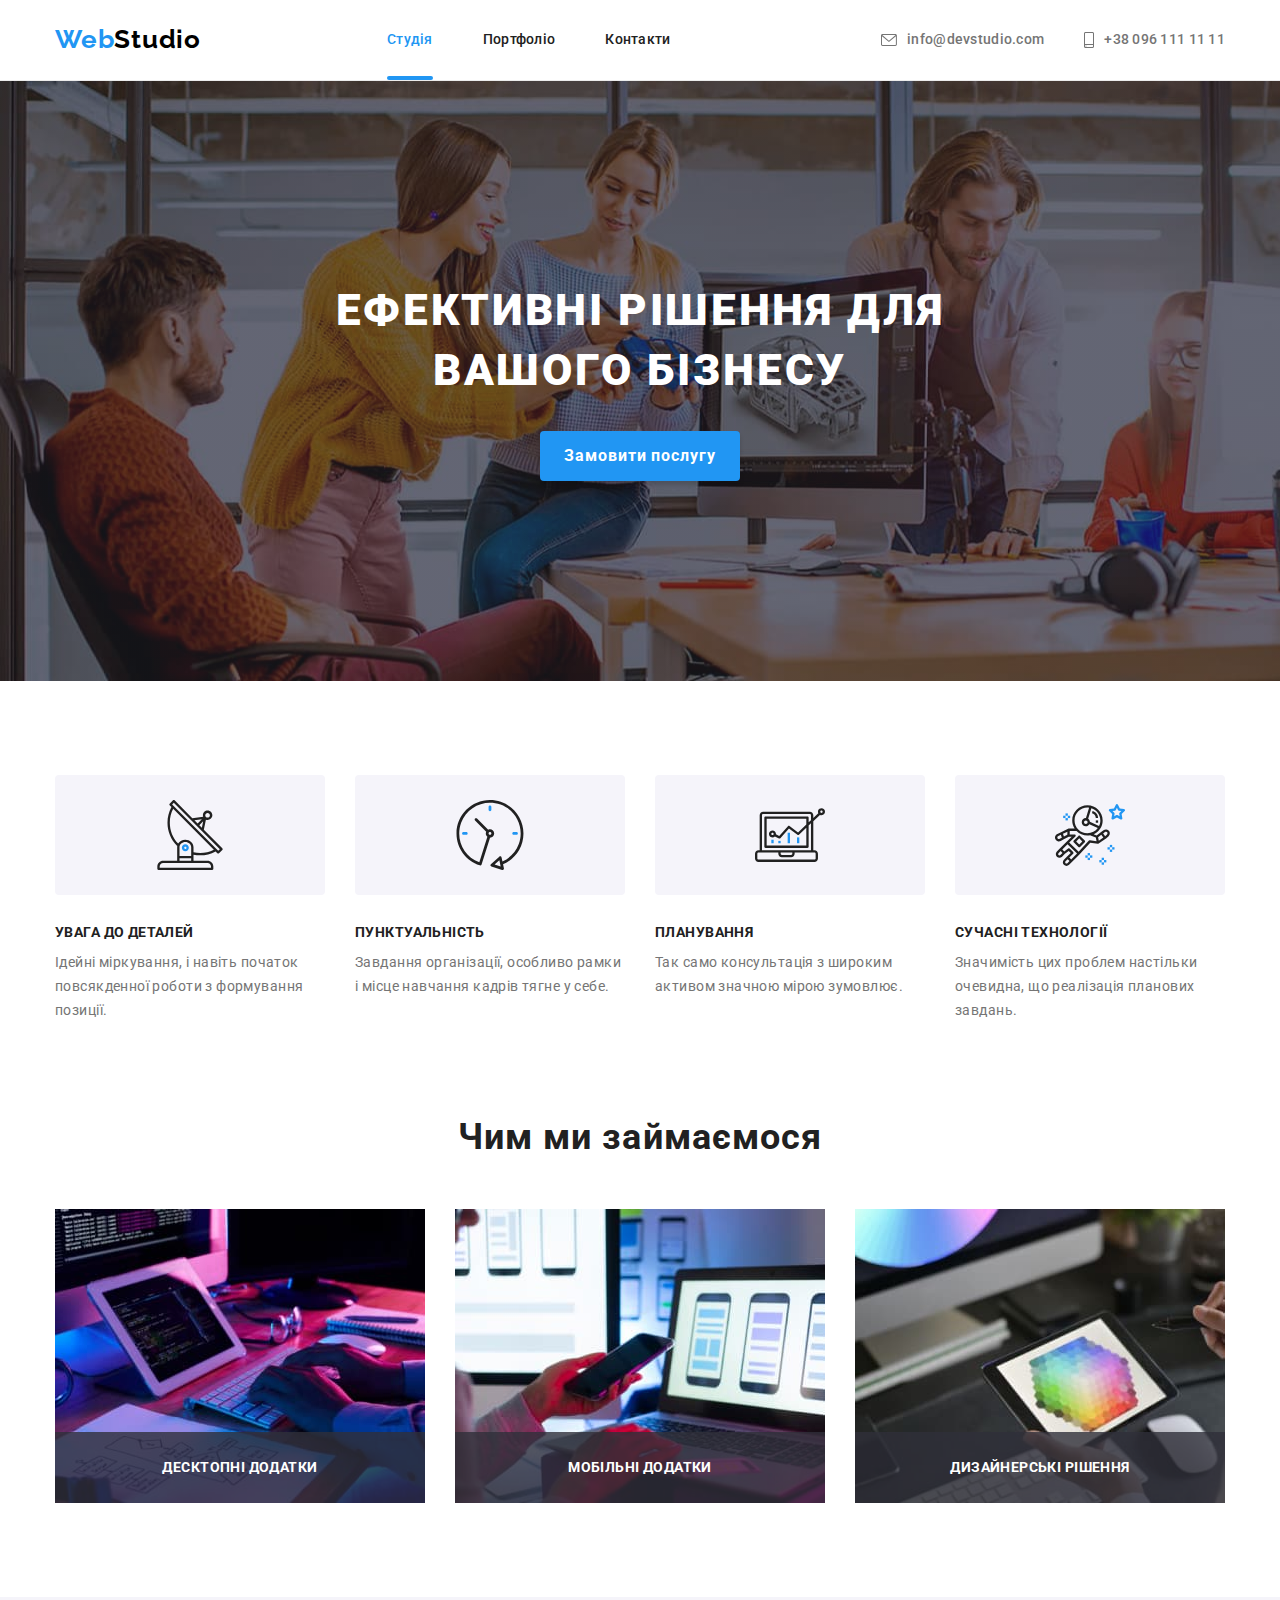
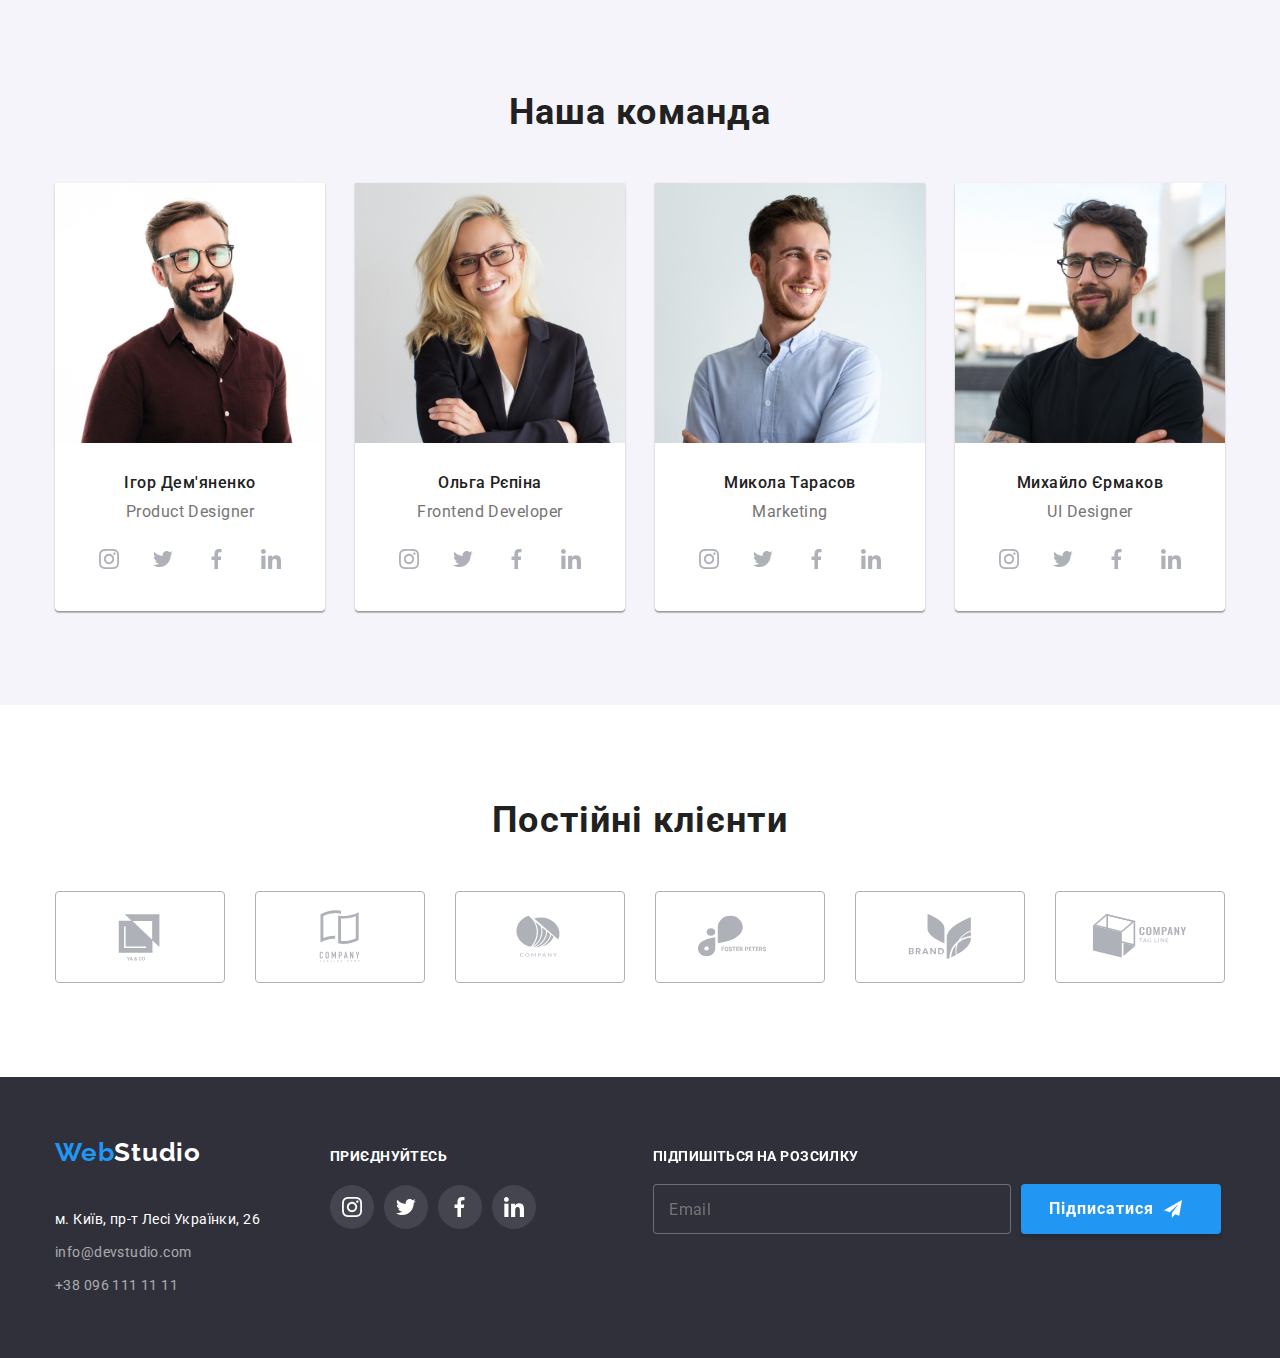
==== commit 8ed5f6f3: "refactoring team section" ====
--- a/index.html
+++ b/index.html
@@ -230,33 +230,33 @@
               width="270"
             />
             <div class="team__card">
-              <h3 class="team-item-title">Ігор Дем'яненко</h3>
-              <p class="team-item-desc" lang="en">Product Designer</p>
-              <ul class="social-list list">
-                <li class="social-list-item">
-                  <a href="#" class="social-list-link link">
-                    <svg class="social-list-icon" width="20" height="20">
+              <h3 class="team__title">Ігор Дем'яненко</h3>
+              <p class="team__desc" lang="en">Product Designer</p>
+              <ul class="socials list">
+                <li class="socials__item">
+                  <a href="#" class="socials__link link">
+                    <svg class="socials__icon" width="20" height="20">
                       <use href="./images/icons.svg#icon-instagram"></use>
                     </svg>
                   </a>
                 </li>
-                <li class="social-list-item">
-                  <a href="#" class="social-list-link link">
-                    <svg class="social-list-icon" width="20" height="20">
+                <li class="socials__item">
+                  <a href="#" class="socials__link link">
+                    <svg class="socials__icon" width="20" height="20">
                       <use href="./images/icons.svg#icon-twitter"></use>
                     </svg>
                   </a>
                 </li>
-                <li class="social-list-item">
-                  <a href="#" class="social-list-link link">
-                    <svg class="social-list-icon" width="20" height="20">
+                <li class="socials__item">
+                  <a href="#" class="socials__link link">
+                    <svg class="socials__icon" width="20" height="20">
                       <use href="./images/icons.svg#icon-facebook"></use>
                     </svg>
                   </a>
                 </li>
-                <li class="social-list-item">
-                  <a href="#" class="social-list-link link">
-                    <svg class="social-list-icon" width="20" height="20">
+                <li class="socials__item">
+                  <a href="#" class="socials__link link">
+                    <svg class="socials__icon" width="20" height="20">
                       <use href="./images/icons.svg#icon-linkedin"></use>
                     </svg>
                   </a>
@@ -270,34 +270,34 @@
               alt="Ольга Рєпіна"
               width="270"
             />
-            <div class="team-card">
-              <h3 class="team-item-title">Ольга Рєпіна</h3>
-              <p class="team-item-desc" lang="en">Frontend Developer</p>
-              <ul class="social-list list">
-                <li class="social-list-item">
-                  <a href="#" class="social-list-link link">
-                    <svg class="social-list-icon" width="20" height="20">
+            <div class="team__card">
+              <h3 class="team__title">Ольга Рєпіна</h3>
+              <p class="team__desc" lang="en">Frontend Developer</p>
+              <ul class="socials list">
+                <li class="socials__item">
+                  <a href="#" class="socials__link link">
+                    <svg class="socials__icon" width="20" height="20">
                       <use href="./images/icons.svg#icon-instagram"></use>
                     </svg>
                   </a>
                 </li>
-                <li class="social-list-item">
-                  <a href="#" class="social-list-link link">
-                    <svg class="social-list-icon" width="20" height="20">
+                <li class="socials__item">
+                  <a href="#" class="socials__link link">
+                    <svg class="socials__icon" width="20" height="20">
                       <use href="./images/icons.svg#icon-twitter"></use>
                     </svg>
                   </a>
                 </li>
-                <li class="social-list-item">
-                  <a href="#" class="social-list-link link">
-                    <svg class="social-list-icon" width="20" height="20">
+                <li class="socials__item">
+                  <a href="#" class="socials__link link">
+                    <svg class="socials__icon" width="20" height="20">
                       <use href="./images/icons.svg#icon-facebook"></use>
                     </svg>
                   </a>
                 </li>
-                <li class="social-list-item">
-                  <a href="#" class="social-list-link link">
-                    <svg class="social-list-icon" width="20" height="20">
+                <li class="socials__item">
+                  <a href="#" class="socials__link link">
+                    <svg class="socials__icon" width="20" height="20">
                       <use href="./images/icons.svg#icon-linkedin"></use>
                     </svg>
                   </a>
@@ -311,34 +311,34 @@
               alt="Микола Тарасов"
               width="270"
             />
-            <div class="team-card">
-              <h3 class="team-item-title">Микола Тарасов</h3>
-              <p class="team-item-desc" lang="en">Marketing</p>
-              <ul class="social-list list">
-                <li class="social-list-item">
-                  <a href="#" class="social-list-link link">
-                    <svg class="social-list-icon" width="20" height="20">
+            <div class="team__card">
+              <h3 class="team__title">Микола Тарасов</h3>
+              <p class="team__desc" lang="en">Marketing</p>
+              <ul class="socials list">
+                <li class="socials__item">
+                  <a href="#" class="socials__link link">
+                    <svg class="socials__icon" width="20" height="20">
                       <use href="./images/icons.svg#icon-instagram"></use>
                     </svg>
                   </a>
                 </li>
-                <li class="social-list-item">
-                  <a href="#" class="social-list-link link">
-                    <svg class="social-list-icon" width="20" height="20">
+                <li class="socials__item">
+                  <a href="#" class="socials__link link">
+                    <svg class="socials__icon" width="20" height="20">
                       <use href="./images/icons.svg#icon-twitter"></use>
                     </svg>
                   </a>
                 </li>
-                <li class="social-list-item">
-                  <a href="#" class="social-list-link link">
-                    <svg class="social-list-icon" width="20" height="20">
+                <li class="socials__item">
+                  <a href="#" class="socials__link link">
+                    <svg class="socials__icon" width="20" height="20">
                       <use href="./images/icons.svg#icon-facebook"></use>
                     </svg>
                   </a>
                 </li>
-                <li class="social-list-item">
-                  <a href="#" class="social-list-link link">
-                    <svg class="social-list-icon" width="20" height="20">
+                <li class="socials__item">
+                  <a href="#" class="socials__link link">
+                    <svg class="socials__icon" width="20" height="20">
                       <use href="./images/icons.svg#icon-linkedin"></use>
                     </svg>
                   </a>
@@ -352,34 +352,34 @@
               alt="Михайло Єрмаков"
               width="270"
             />
-            <div class="team-card">
-              <h3 class="team-item-title">Михайло Єрмаков</h3>
-              <p class="team-item-desc" lang="en">UI Designer</p>
-              <ul class="social-list list">
-                <li class="social-list-item">
-                  <a href="#" class="social-list-link link">
-                    <svg class="social-list-icon" width="20" height="20">
+            <div class="team__card">
+              <h3 class="team__title">Михайло Єрмаков</h3>
+              <p class="team__desc" lang="en">UI Designer</p>
+              <ul class="socials list">
+                <li class="socials__item">
+                  <a href="#" class="socials__link link">
+                    <svg class="socials__icon" width="20" height="20">
                       <use href="./images/icons.svg#icon-instagram"></use>
                     </svg>
                   </a>
                 </li>
-                <li class="social-list-item">
-                  <a href="#" class="social-list-link link">
-                    <svg class="social-list-icon" width="20" height="20">
+                <li class="socials__item">
+                  <a href="#" class="socials__link link">
+                    <svg class="socials__icon" width="20" height="20">
                       <use href="./images/icons.svg#icon-twitter"></use>
                     </svg>
                   </a>
                 </li>
-                <li class="social-list-item">
-                  <a href="#" class="social-list-link link">
-                    <svg class="social-list-icon" width="20" height="20">
+                <li class="socials__item">
+                  <a href="#" class="socials__link link">
+                    <svg class="socials__icon" width="20" height="20">
                       <use href="./images/icons.svg#icon-facebook"></use>
                     </svg>
                   </a>
                 </li>
-                <li class="social-list-item">
-                  <a href="#" class="social-list-link link">
-                    <svg class="social-list-icon" width="20" height="20">
+                <li class="socials__item">
+                  <a href="#" class="socials__link link">
+                    <svg class="socials__icon" width="20" height="20">
                       <use href="./images/icons.svg#icon-linkedin"></use>
                     </svg>
                   </a>
--- a/css/styles.css
+++ b/css/styles.css
@@ -196,7 +196,7 @@
     margin-right: 30px;
 }
 
-.team-item-title {
+.team__title {
     margin-bottom: 10px;
 
     font-weight: 500;
@@ -207,7 +207,7 @@
     color: var(--primary-text-color-theme-light);
 }
 
-.team-item-desc {
+.team__desc {
     margin-bottom: 16px;
 
     font-size: 16px;
@@ -217,16 +217,16 @@
     color: var(--secondary-text-color-theme-light);
 }
 
-.social-list {
+.socials {
     display: flex;
     justify-content: center;
 }
 
-.social-list-item:not(:last-child) {
+.socials__item:not(:last-child) {
     margin-right: 10px;
 }
 
-.social-list-link {
+.socials__link {
     display: flex;
     align-items: center;
     justify-content: center;
@@ -237,21 +237,26 @@
     transition: background-color var(--transition-animation);
 }
 
-.social-list-link:hover, 
-.social-list-link:focus {
+.socials__link:hover, 
+.socials__link:focus {
     background-color: var(--accent-color);
 }
 
-.social-list-icon {
+.socials__icon {
     fill: var(--icons-fill-light-background);
 
     transition: fill var(--transition-animation);
 }
 
-.social-list-link:hover .social-list-icon,
-.social-list-link:focus .social-list-icon {
+.socials__link:hover .socials__icon,
+.socials__link:focus .socials__icon {
     fill: #FFFFFF;
 }
+
+
+
+
+
 
 /* clients section */
 .clients-list {
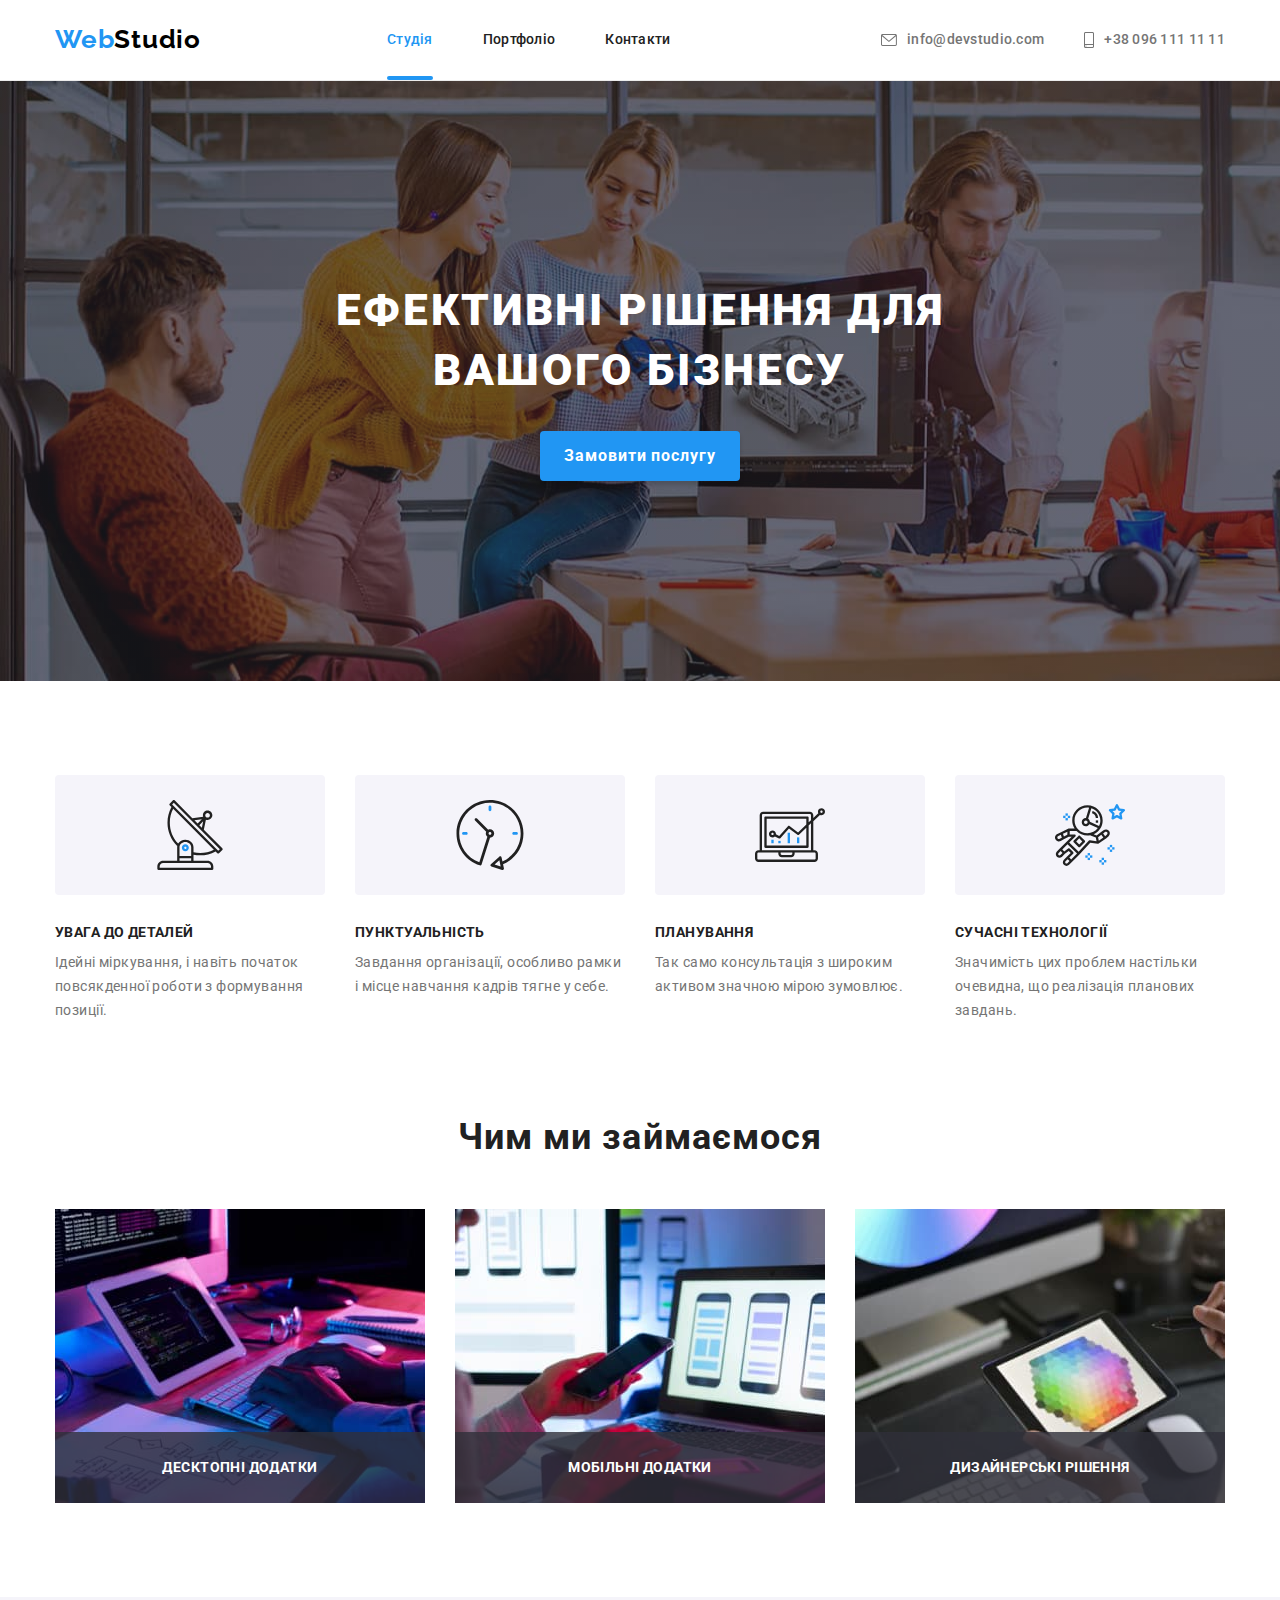
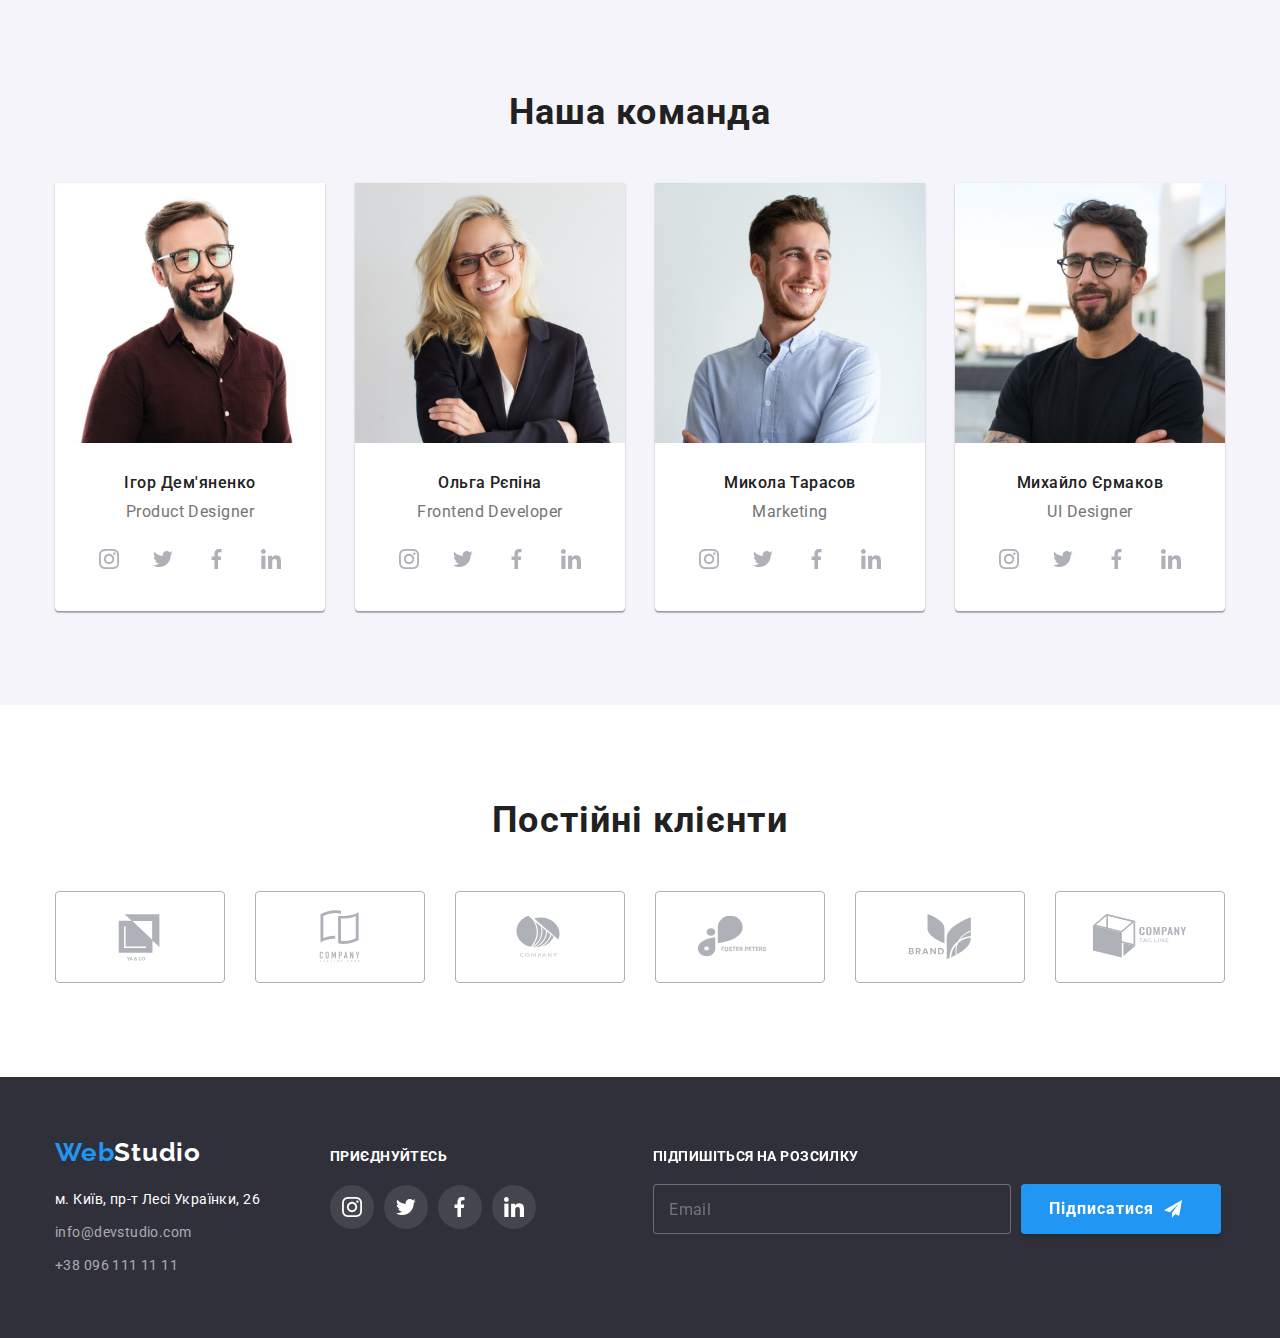
==== commit c17057c1: "footer refactoring" ====
--- a/index.html
+++ b/index.html
@@ -55,7 +55,7 @@
           <h1 class="hero__title">Ефективні рішення для вашого бізнесу</h1>
           <button class="hero__button button" data-modal-open type="button">Замовити послугу</button>
           
-          <div class="modal-backdrop is-hidden" data-modal>
+          <div class="backdrop is-hidden" data-modal>
             <div class="modal">
               <button class="modal--close button" data-modal-close>
                 <svg class="modal__icon" width="30" height="30">
@@ -392,48 +392,48 @@
       </section>
 
       <!-- секція Постійні клієнти -->
-      <section class="clients-section section">
+      <section class="clients section">
         <div class="container">
           <h2 class="section-title" lang="uk">Постійні клієнти</h2>
-          <ul class="clients-list list">
-            <li class="clients-list-item">
-              <a href="#" class="clients-link">
-                <svg class="clients-icon" width="106" height="60">
+          <ul class="clients__list list">
+            <li class="clients__item">
+              <a href="#" class="clients__link">
+                <svg class="clients__icon" width="106" height="60">
                   <use href="./images/icons.svg#icon-yaco"></use>
                 </svg>
               </a>
             </li>
-            <li class="clients-list-item">
-              <a href="#" class="clients-link">
-                <svg class="clients-icon" width="106" height="60">
+            <li class="clients__item">
+              <a href="#" class="clients__link">
+                <svg class="clients__icon" width="106" height="60">
                   <use href="./images/icons.svg#icon-tagline"></use>
                 </svg>
               </a>
             </li>
-            <li class="clients-list-item">
-              <a href="#" class="clients-link">
-                <svg class="clients-icon" width="106" height="60">
+            <li class="clients__item">
+              <a href="#" class="clients__link">
+                <svg class="clients__icon" width="106" height="60">
                   <use href="./images/icons.svg#icon-company"></use>
                 </svg>
               </a>
             </li>
-            <li class="clients-list-item">
-              <a href="#" class="clients-link">
-                <svg class="clients-icon" width="106" height="60">
+            <li class="clients__item">
+              <a href="#" class="clients__link">
+                <svg class="clients__icon" width="106" height="60">
                   <use href="./images/icons.svg#icon-fosterpeters"></use>
                 </svg>
               </a>
             </li>
-            <li class="clients-list-item">
-              <a href="#" class="clients-link">
-                <svg class="clients-icon" width="106" height="60">
+            <li class="clients__item">
+              <a href="#" class="clients__link">
+                <svg class="clients__icon" width="106" height="60">
                   <use href="./images/icons.svg#icon-brand"></use>
                 </svg>
               </a>
             </li>
-            <li class="clients-list-item">
-              <a href="#" class="clients-link">
-                <svg class="clients-icon" width="106" height="60">
+            <li class="clients__item">
+              <a href="#" class="clients__link">
+                <svg class="clients__icon" width="106" height="60">
                   <use href="./images/icons.svg#icon-companytagline"></use>
                 </svg>
               </a>
@@ -442,67 +442,72 @@
         </div>
       </section>
     </main>
+
     <footer class="footer">
-      <div class="footer-container container">
-        <div class="footer-contacts-container">
-          <a class="logo link" href="#" lang="en">Web<span class="logo logo-word--reverse">Studio</span></a>
-          <address class="footer-contacts">
+      <div class="container">
+        <div class="footer-contacts__wrapper">
+          <a class="logo link" href="#" lang="en">Web<span class="logo-word--reverse">Studio</span></a>
+          <address class="address">
           м. Київ, пр-т Лесі Українки, 26
-          <ul class="footer-contacts-list list">
-            <li class="contacts-list-item"><a class="footer-email-link link" href="mailto:info@devstudio.com">info@devstudio.com</a></li>
-            <li class="contacts-list-item"><a class="footer-phone-link link" href="tel:+380961111111">+38 096 111 11 11</a>
+
+          <ul class="footer-contacts__list list">
+            <li class="footer-contacts__item">
+              <a class="contacts__link--reverse link" href="mailto:info@devstudio.com">info@devstudio.com</a>
+            </li>
+            <li class="footer-contacts__item">
+              <a class="contacts__link--reverse link" href="tel:+380961111111">+38 096 111 11 11</a>
             </li>
           </ul>
-        </address>
-        </div>
-
-      <div class="footer-socials-container">
-        <p class="footer-socials-text">приєднуйтесь</p>
-        <ul class="footer-socials-list list">
-          <li class="footer-socials-item">
-            <a href="#" class="footer-socials-link link">
-              <svg class="footer-socials-icon" width="20" height="20">
-                <use href="./images/icons.svg#icon-instagram"></use>
-              </svg>
-            </a>
-          </li>
-          <li class="footer-socials-item">
-            <a href="#" class="footer-socials-link link">
-              <svg class="footer-socials-icon" width="20" height="20">
-                <use href="./images/icons.svg#icon-twitter"></use>
-              </svg>
-            </a>
-          </li>
-          <li class="footer-socials-item">
-            <a href="#" class="footer-socials-link link">
-              <svg class="footer-socials-icon" width="20" height="20">
-                <use href="./images/icons.svg#icon-facebook"></use>
-              </svg>
-            </a>
-          </li>
-          <li class="footer-socials-item">
-            <a href="#" class="footer-socials-link link">
-              <svg class="footer-socials-icon" width="20" height="20">
-                <use href="./images/icons.svg#icon-linkedin"></use>
-              </svg>
-            </a>
-          </li>
-        </ul>
+          </address>
+        </div>
+
+        <div class="footer-socials__wrapper">
+          <p class="footer-socials__text">приєднуйтесь</p>
+          <ul class="footer-socials__list list">
+            <li class="footer-socials__item">
+              <a href="#" class="footer-socials__link link">
+                <svg class="footer-socials__icon" width="20" height="20">
+                  <use href="./images/icons.svg#icon-instagram"></use>
+                </svg>
+              </a>
+            </li>
+            <li class="footer-socials__item">
+              <a href="#" class="footer-socials__link link">
+                <svg class="footer-socials__icon" width="20" height="20">
+                  <use href="./images/icons.svg#icon-twitter"></use>
+                </svg>
+              </a>
+            </li>
+            <li class="footer-socials__item">
+              <a href="#" class="footer-socials__link link">
+                <svg class="footer-socials__icon" width="20" height="20">
+                  <use href="./images/icons.svg#icon-facebook"></use>
+                </svg>
+              </a>
+            </li>
+            <li class="footer-socials__item">
+              <a href="#" class="footer-socials__link link">
+                <svg class="footer-socials__icon" width="20" height="20">
+                  <use href="./images/icons.svg#icon-linkedin"></use>
+                </svg>
+              </a>
+            </li>
+          </ul>
+        </div>
+
+        <div class="footer-subscription__wrapper">
+          <p class="footer-subscription__text">Підпишіться на розсилку</p>
+          <form class="subscription__form">
+            <input class="subscription__input" id="footer-subscription-form" type="email" placeholder="Email" name="footer-subscription-form">
+            <button class="subscription__button button">Підписатися
+              <svg class="subscription__icon" width="24" height="24">
+                <use href="./images/icons.svg#icon-send"></use>
+              </svg>
+            </button>
+          </form>
+        </div>
+
       </div>
-
-      <div class="footer-subscription-container">
-        <p class="footer-subscription-text">Підпишіться на розсилку</p>
-        <form class="footer-subscription-form">
-          <input class="subscription-input" id="footer-subscription-form" type="email" placeholder="Email" name="footer-subscription-form">
-          <button class="footer-subscription-button button">Підписатися
-            <svg class="footer-subscription-icon" width="24" height="24">
-              <use href="./images/icons.svg#icon-send"></use>
-            </svg>
-          </button>
-        </form>
-      </div>
-
-    </div>
     </footer>
     <script src="./js/modal.js"></script>
   </body>
--- a/css/styles.css
+++ b/css/styles.css
@@ -115,10 +115,6 @@
     color: var(--secondary-logo-color-header);
 }
 
-.logo-word--reverse {
-    color: var(--secondary-logo-color-footer);
-}
-
 header .logo {
     margin-right: 93px;
 }
@@ -259,16 +255,16 @@
 
 
 /* clients section */
-.clients-list {
+.clients__list {
     display: flex;
     justify-content: center;
 }
 
-.clients-list-item:not(:last-child) {
+.clients__item:not(:last-child) {
     margin-right: 30px;
 }
 
-.clients-link {
+.clients__link {
     display: flex;
     align-items: center;
     justify-content: center;
@@ -281,19 +277,19 @@
     transition: border-color var(--transition-animation);
 }
 
-.clients-link:hover,
-.clients-link:focus {
+.clients__link:hover,
+.clients__link:focus {
     border-color: var(--accent-color);
 }
 
-.clients-icon {
+.clients__icon {
     fill: var(--icons-fill-light-background);
 
     transition: fill var(--transition-animation);
 }
 
-.clients-link:hover .clients-icon,
-.clients-link:focus .clients-icon {
+.clients__link:hover .clients__icon,
+.clients__link:focus .clients__icon {
     fill: var(--accent-color);
 }
 /* ================ end components ================ */
@@ -430,7 +426,7 @@
     box-shadow: 0px 4px 4px rgba(0, 0, 0, 0.15);
 }
 
-.modal-backdrop {
+.backdrop {
     position: fixed;
     top: 0;
     left: 0;
@@ -443,7 +439,7 @@
     transition: opacity var(--transition-animation), background-color var(--transition-animation);
 }
 
-.modal-backdrop.is-hidden {
+.backdrop.is-hidden {
     opacity: 0;
     pointer-events: none;
 }
@@ -464,7 +460,7 @@
     transition: transform var(--transition-animation);
 }
 
-.modal-backdrop.is-hidden .modal {
+.backdrop.is-hidden .modal {
     transform: translate(-50%, -50%) scale(1);
 }
 
@@ -755,66 +751,75 @@
 /* ================ end main ================ */
 
 
+
 /* ================ start footer ================ */
-.footer-contacts {
+.footer {
+    padding-top: 60px;
+    padding-bottom: 60px;
+
+    background-color: var(--dark-background-section-color);
+}
+
+.footer .container {
+    display: flex;
+    align-items: baseline;
+}
+
+
+
+
+/* contacts */
+.footer-contacts__wrapper {
+    margin-right: 70px;
+}
+
+.footer .logo {
+    margin-bottom: 20px;
+}
+
+.logo-word--reverse {
+    color: var(--secondary-logo-color-footer);
+}
+
+.address {
     font-size: 14px;
     line-height: 1.71;
     letter-spacing: 0.03em;
     color: var(--primary-text-color-theme-dark);
 }
 
-.footer-email-link {
+.footer-contacts__list {
+    padding-left: 0px;
+}
+
+.contacts__link--reverse {
     color: var(--secondary-text-color-theme-dark);
     
     transition: color var(--transition-animation);
 }
 
-.footer-email-link:hover,
-.footer-email-link:focus {
+.contacts__link--reverse:hover,
+.contacts__link--reverse:focus {
     color: var(--accent-color);
 }
 
-.footer-phone-link {
-    color: var(--secondary-text-color-theme-dark);
-
-    transition: color var(--transition-animation);
-}
-
-.footer-phone-link:hover,
-.footer-phone-link:focus {
-    color: var(--accent-color);
-}
-
-.footer {
-    background-color: var(--dark-background-section-color);
-}
-
-.footer {
-    padding-top: 60px;
-    padding-bottom: 60px;
-}
-
-.footer .logo {
-    margin-bottom: 20px;
-}
-
-.footer-contacts-list {
-    padding-left: 0px;
-}
-
-.contacts-list-item:not(:last-child) {
+.footer-contacts__item:not(:last-child) {
     margin-bottom: 9px;
 }
 
-.contacts-list-item:nth-child(1) {
+.footer-contacts__item:nth-child(1) {
     margin-top: 9px;
 }
 
-.footer-socials-list {
-    display: flex;
-}
-
-.footer-socials-link {
+
+
+
+/* socials */
+.footer-socials__list {
+    display: flex;
+}
+
+.footer-socials__link {
     display: flex;
     width: 44px;
     height: 44px;
@@ -824,17 +829,17 @@
     transition: background-color var(--transition-animation);
 }
 
-.footer-socials-link:hover,
-.footer-socials-link:focus {
+.footer-socials__link:hover,
+.footer-socials__link:focus {
     background-color: var(--accent-color);
 }
 
-.footer-socials-icon {
+.footer-socials__icon {
     margin: auto;
     fill: var(--icons-fill-dark-background);
 }
 
-.footer-socials-text {
+.footer-socials__text {
     margin-bottom: 20px;
 
     font-family: inherit;
@@ -846,26 +851,21 @@
     color: var(--primary-text-color-theme-dark);
 }
 
-.footer-socials-item:not(:last-child) {
+.footer-socials__item:not(:last-child) {
     margin-right: 10px;
 }
 
-.footer-container {
-    display: flex;
-    align-items: baseline;
-}
-
-.footer-contacts-container {
-    margin-right: 70px;
-}
-
-.footer-subscription-container {
+
+
+
+/* subscription form */
+.footer-subscription__wrapper {
     position: relative;
 
     margin-left: 10%;  
 }
 
-.footer-subscription-text {
+.footer-subscription__text {
     font-family: inherit;
     font-weight: 700;
     font-size: 14px;
@@ -875,7 +875,7 @@
     color: var(--primary-text-color-theme-dark);
 }
 
-.footer-subscription-form {
+.subscription__form {
     position: absolute;
     top: 35px;
     left: 0;
@@ -883,7 +883,7 @@
     display: flex;
 }
 
-.subscription-input {
+.subscription__input {
     width: 358px;
     height: 50px;
     padding: 15px;
@@ -902,19 +902,19 @@
     transition: border var(--transition-animation);
 }
 
-.subscription-input::placeholder {
+.subscription__input::placeholder {
     font-family: inherit;
     font-size: 16px;
     line-height: 1.25;
     letter-spacing: 0.03em;
 }
 
-.subscription-input:focus {
+.subscription__input:focus {
     outline: none;
     border: 1.5px solid var(--accent-color);
 }
 
-.footer-subscription-button {
+.subscription__button {
     display: flex;
     padding: 10px 28px;
     min-width: 200px;
@@ -934,17 +934,15 @@
     transition: background-color var(--transition-animation), box-shadow var(--transition-animation);
 }
 
-.footer-subscription-button:hover, 
-.footer-subscription-button:focus {
+.subscription__button:hover, 
+.subscription__button:focus {
     background-color: var(--blue-button-hover-color);
     box-shadow: 0px 4px 4px rgba(0, 0, 0, 0.15);
 }
 
-.footer-subscription-icon {
+.subscription__icon {
     margin: auto auto 0px 10px;
 }
-
-
 
 /* ================ end footer ================ */
 
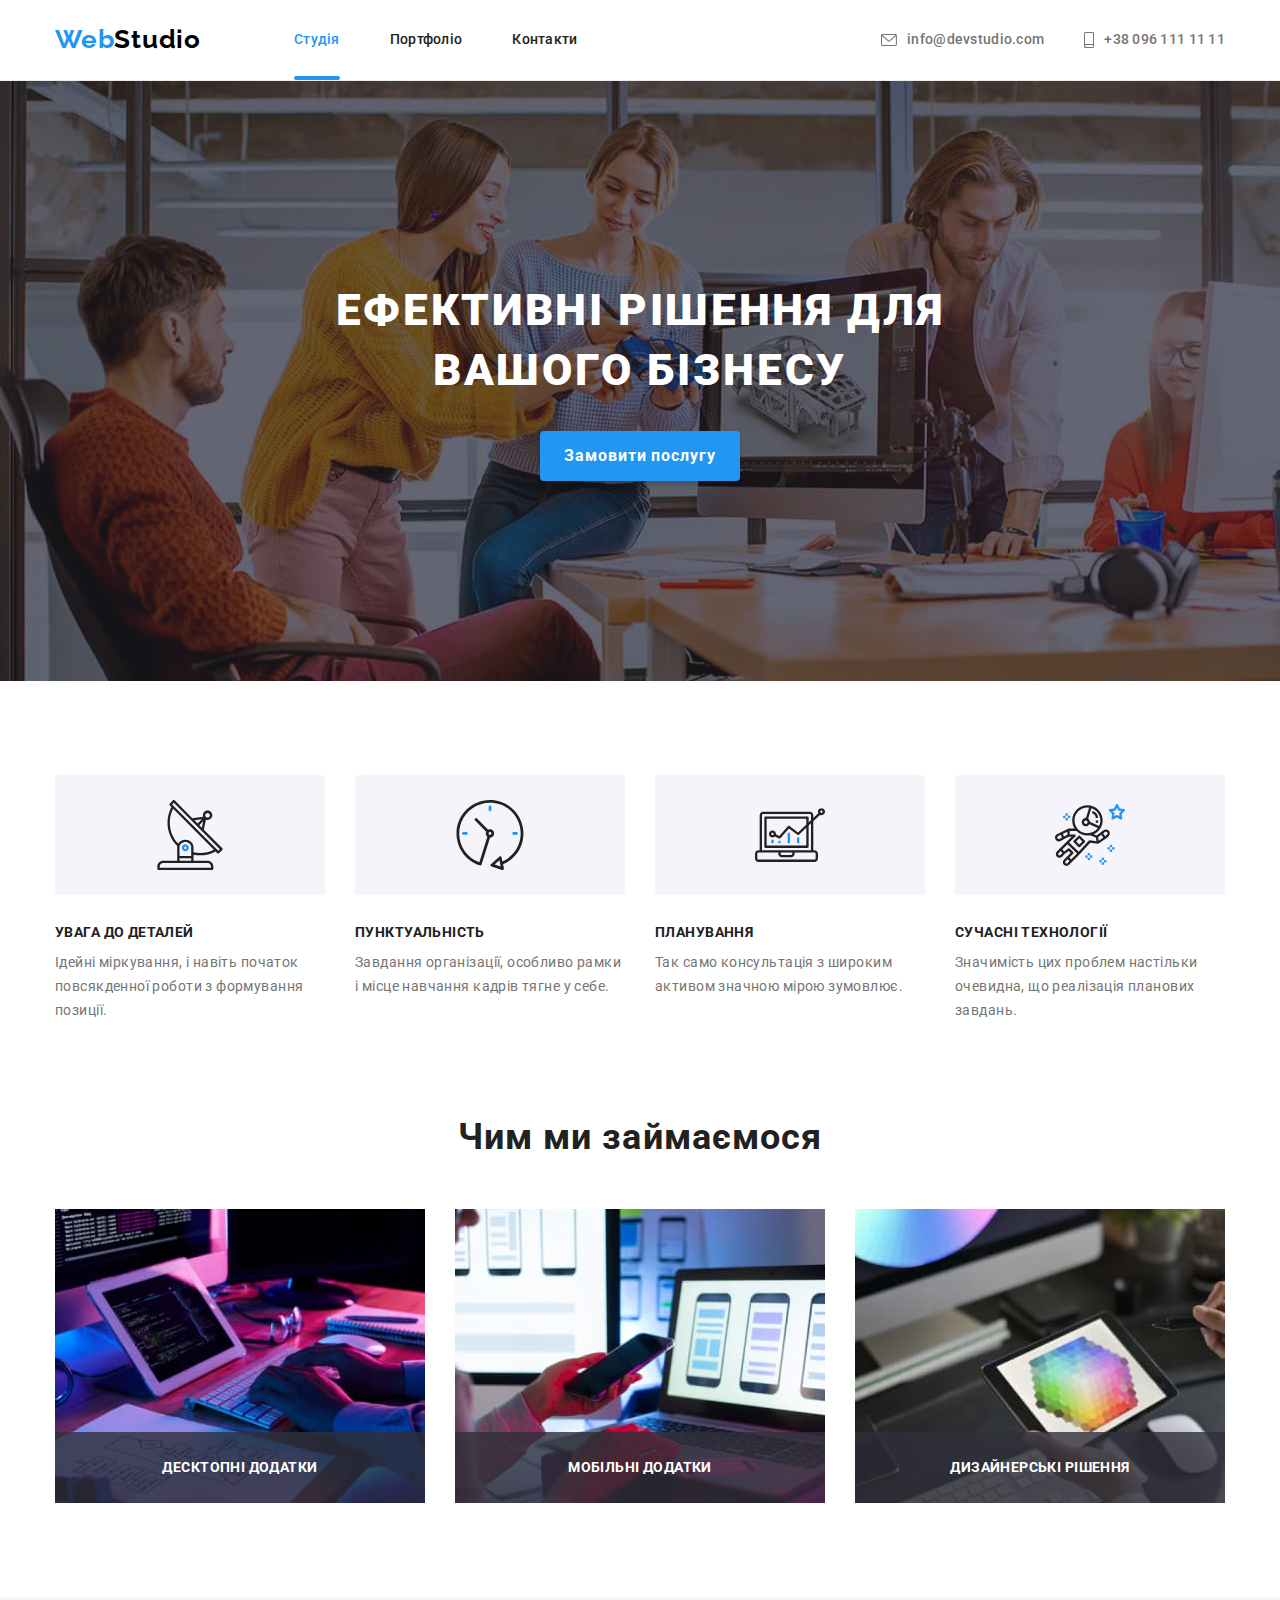
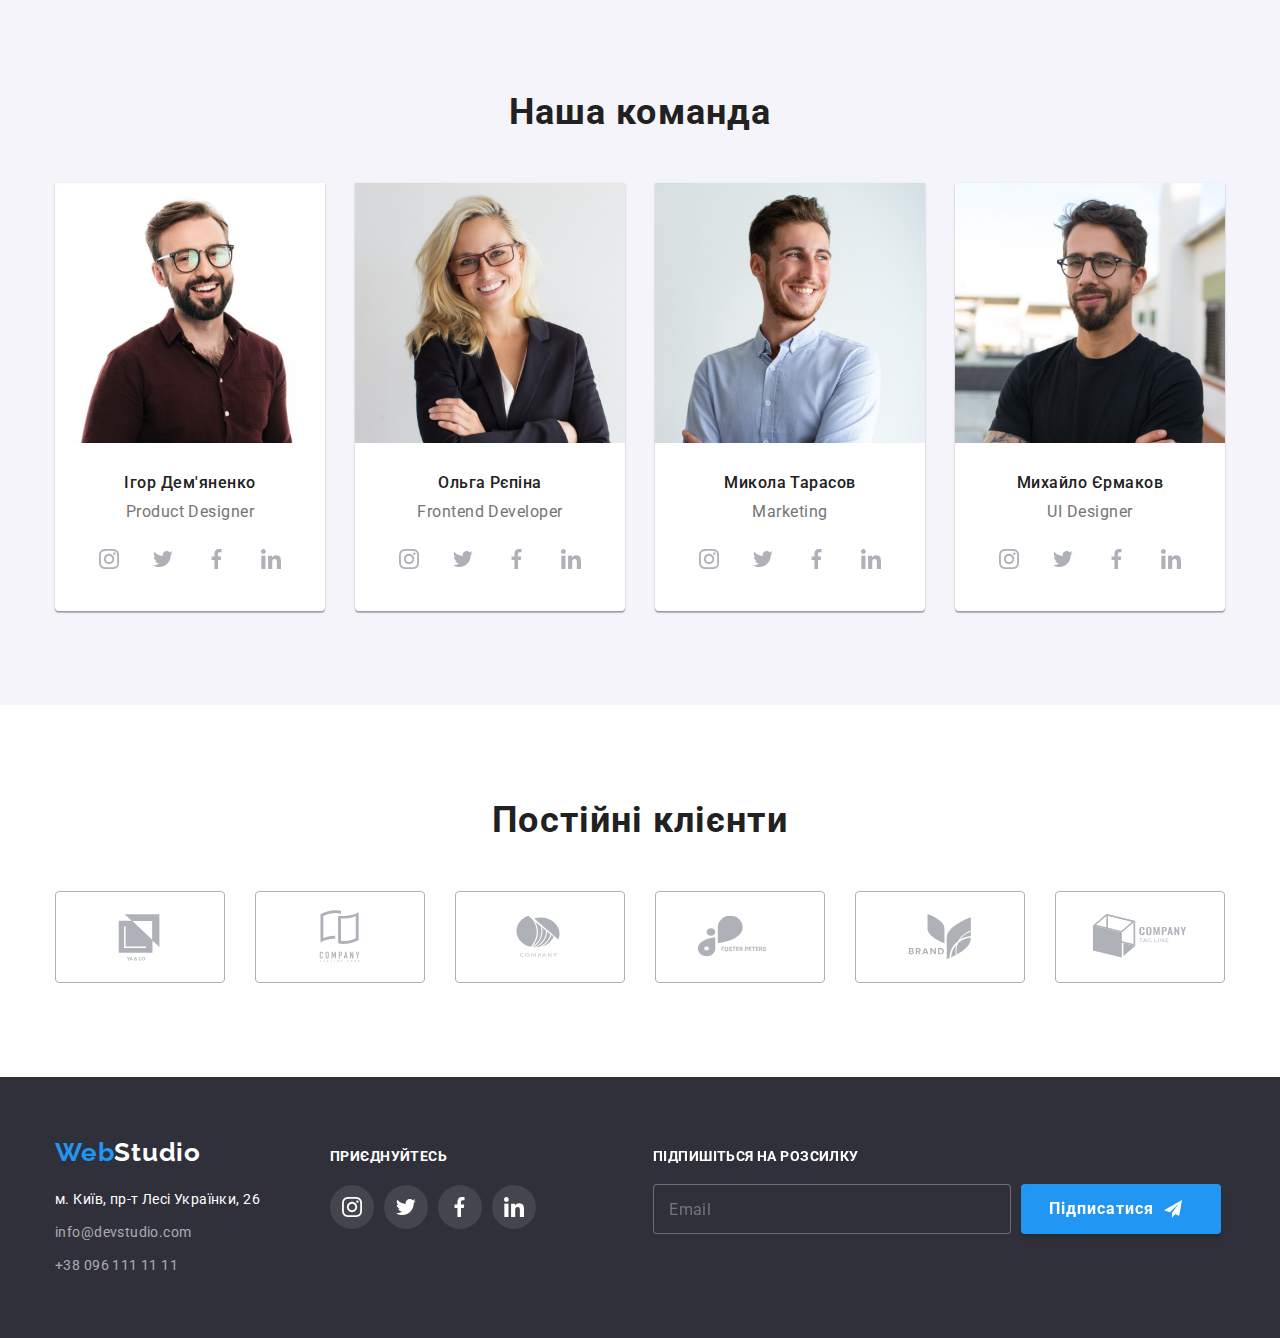
==== commit b5933496: "portfolio page refactoring" ====
--- a/index.html
+++ b/index.html
@@ -16,7 +16,7 @@
     <header class="header">
       <div class="main-nav container">
         <!--лого-->
-        <a class="logo link" href="#" lang="en">Web<span class="logo logo-word">Studio</span></a>
+        <a class="logo link" href="#" lang="en">Web<span class="logo-word">Studio</span></a>
 
         <!--навігація-->
         <nav class="nav">
--- a/css/styles.css
+++ b/css/styles.css
@@ -954,7 +954,7 @@
 
 /* ======================================Portfolio========================================== */
 /* ================ start components ================ */
-.proj-filter-button {
+.proj-filter__button {
     padding: 6px 22px;
 
     font-family: inherit;
@@ -972,56 +972,60 @@
     transition: background-color var(--transition-animation), color var(--transition-animation), box-shadow var(--transition-animation);
 }
 
-.proj-filter-button:hover, 
-.proj-filter-button:focus {
+.proj-filter__button:hover, 
+.proj-filter__button:focus {
     background-color: var(--accent-color);
     box-shadow: 0px 3px 1px rgba(0, 0, 0, 0.1), 0px 1px 2px rgba(0, 0, 0, 0.08), 0px 2px 2px rgba(0, 0, 0, 0.12);
     color: var(--button-text-hover-color);
 }
 
-.proj-filter-button.current {
+.proj-filter__button--current {
     color: var(--button-text-hover-color);
     background-color: var(--accent-color);
     box-shadow: 0px 3px 1px rgba(0, 0, 0, 0.1), 0px 1px 2px rgba(0, 0, 0, 0.08), 0px 2px 2px rgba(0, 0, 0, 0.12);
 }
 
-.proj-filter-option:not(:last-child) {
+.proj-filter__option:not(:last-child) {
     margin-right: 8px;
 }
 
+
+
+
+
 /* project cards */
-.proj-list-item {
+.proj__item {
     margin-right: 30px;
     margin-bottom: 30px;
     background: #FFFFFF;
 }
 
-.proj-list-item:nth-child(3n) {
+.proj__item:nth-child(3n) {
     margin-right: 0px;
 }
 
-.proj-list-item:nth-last-child(-n + 3) {
+.proj__item:nth-last-child(-n + 3) {
     margin-bottom: 0px;
 }
 
-.proj-link {
+.proj__link {
     display: block;
 
     transition: box-shadow var(--transition-animation);
 }
 
-.proj-link:hover,
-.proj-link:focus {
+.proj__link:hover,
+.proj__link:focus {
     box-shadow: 0px 1px 1px rgba(0, 0, 0, 0.12), 0px 4px 4px rgba(0, 0, 0, 0.06), 1px 4px 6px rgba(0, 0, 0, 0.16);
 }
 
-.proj-card {
+.card {
     position: relative;
 
     overflow: hidden;
 }
 
-.proj-card::before {
+.card::before {
     content: '';
 
     position: absolute;
@@ -1037,11 +1041,11 @@
     transition: transform var(--transition-animation);
 }
 
-.proj-link:hover .proj-card::before {
+.proj__link:hover .card::before {
     transform: translateY(0);
 }
 
-.proj-overlay {
+.card__overlay {
     position: absolute;
     bottom: 0;
     right: 0;
@@ -1059,18 +1063,18 @@
     transition: transform var(--transition-animation);
 }
 
-.proj-link:hover .proj-overlay {
+.proj__link:hover .card__overlay {
     transform: translateY(0%);
 }
 
-.proj-card-bottom {
+.card__bottom {
     padding: 20px 24px 20px 24px;
     border-right: 1px solid var(--card-border-color);
     border-left: 1px solid var(--card-border-color);
     border-bottom: 1px solid var(--card-border-color);
 }
 
-.proj-title {
+.card__title {
     margin-bottom: 4px;
 
     font-weight: 700;
@@ -1080,7 +1084,7 @@
     color: var(--primary-text-color-theme-light);
 }
 
-.proj-description {
+.card__description {
     font-size: 16px;
     line-height: 1.88;
     letter-spacing: 0.03em;
